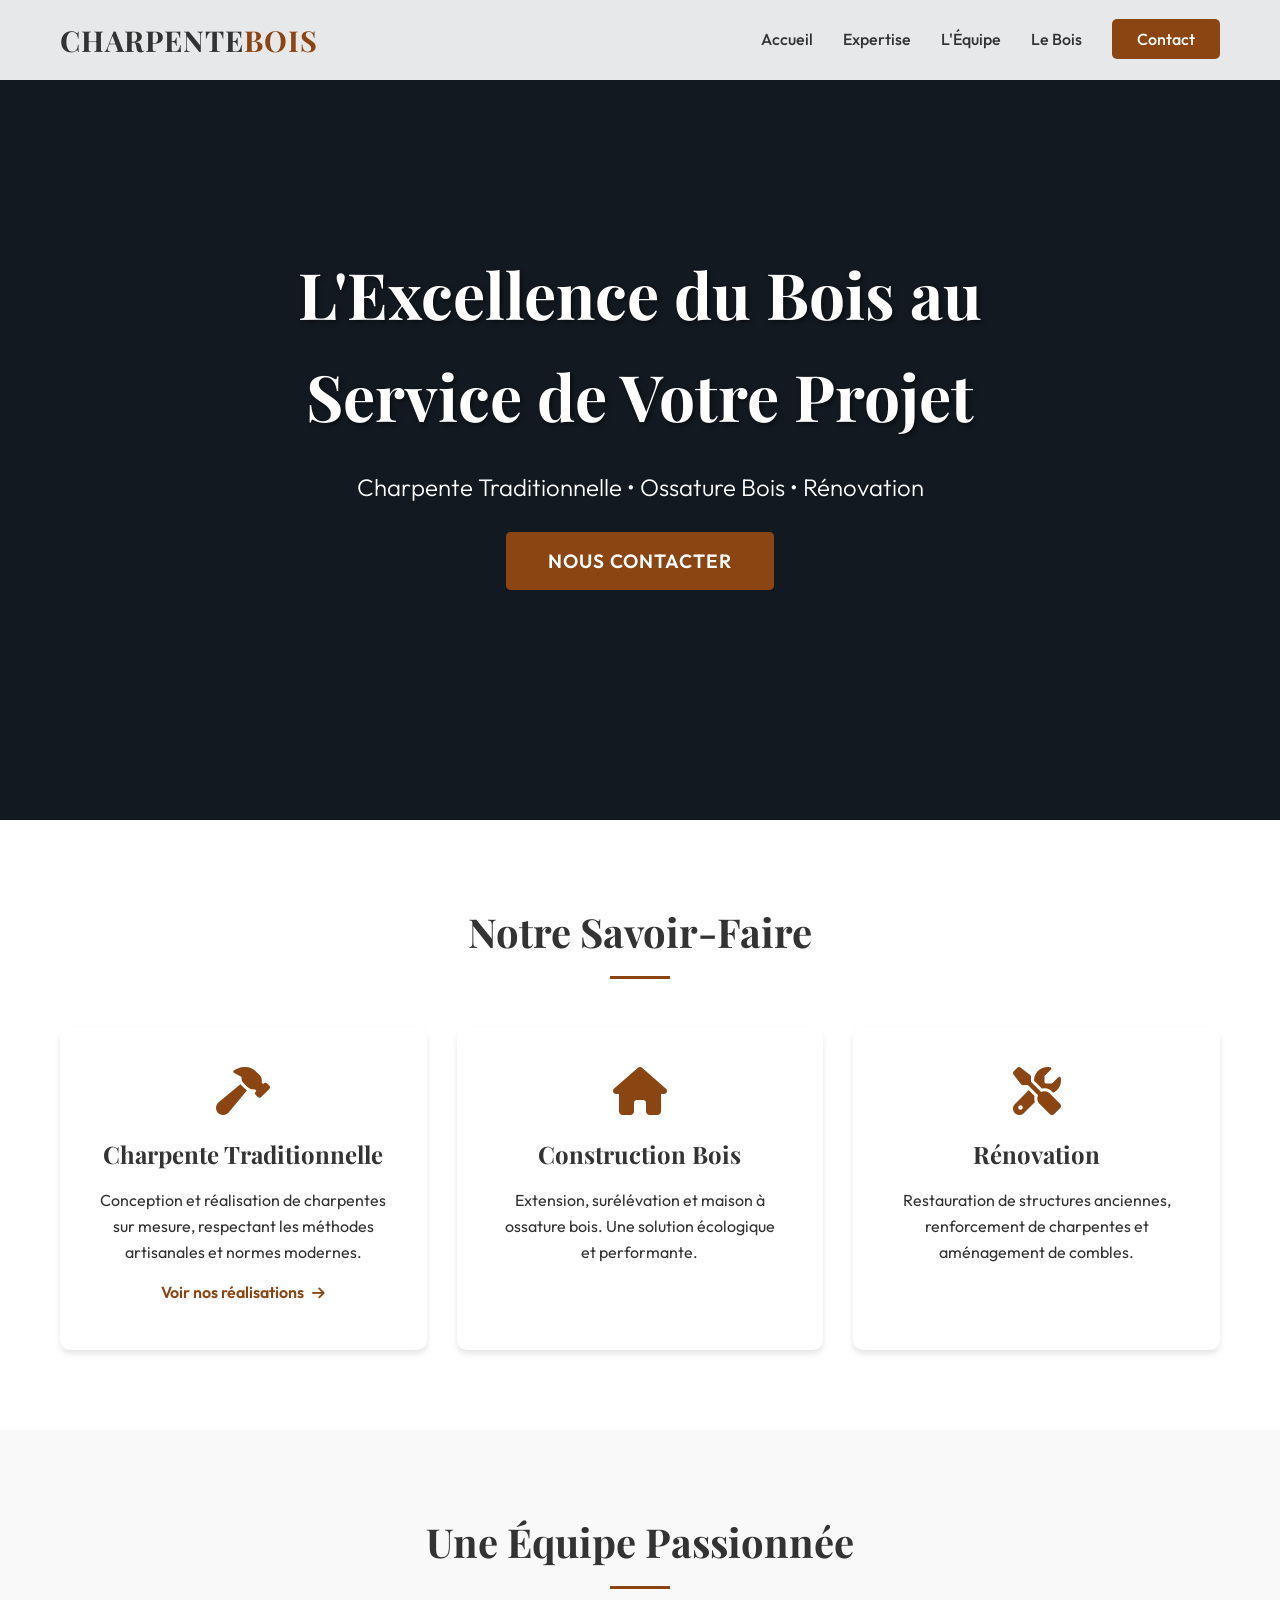
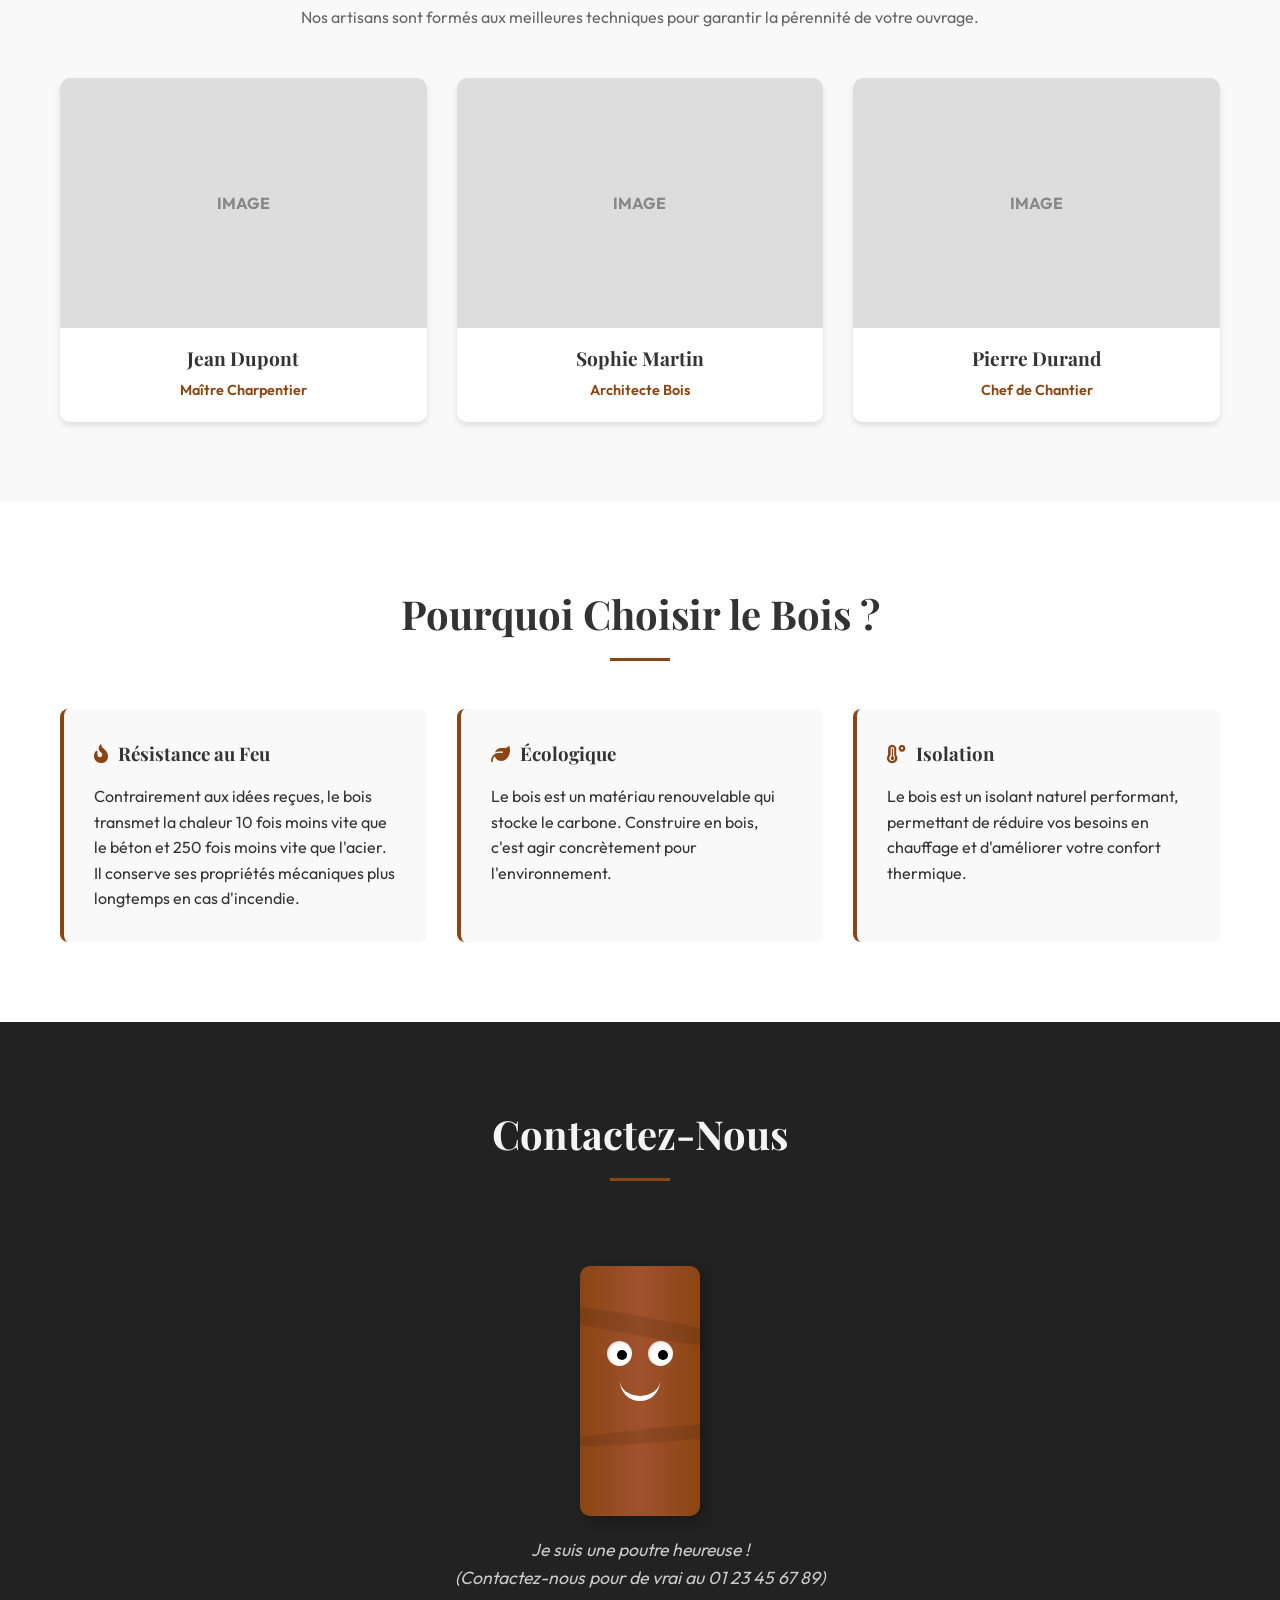
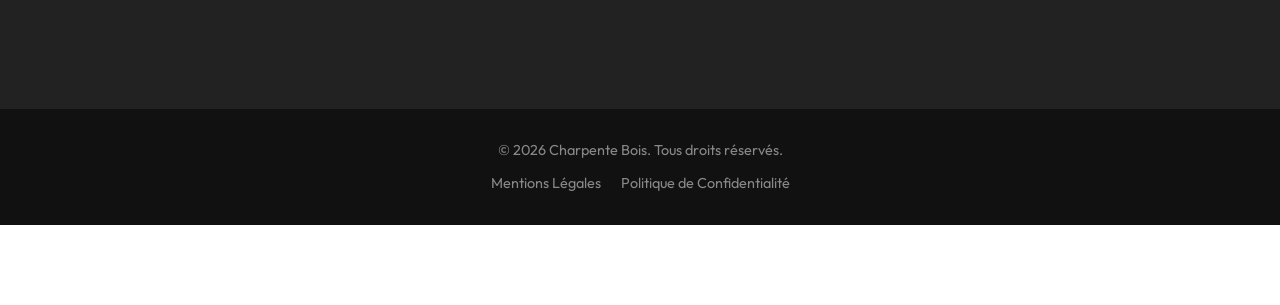
==== index.html @ e5ab0d85 "Initial commit - Site charpentier" ====
<!DOCTYPE html>
<html lang="fr">

<head>
    <meta charset="UTF-8">
    <meta name="viewport" content="width=device-width, initial-scale=1.0">
    <title>Artisan Charpentier | Construction Bois & Rénovation</title>
    <meta name="description"
        content="Expert en charpente et construction bois. Votre partenaire de confiance pour tous vos travaux de construction, rénovation et extension en bois.">
    <link rel="stylesheet" href="styles.css">
    <link rel="preconnect" href="https://fonts.googleapis.com">
    <link rel="preconnect" href="https://fonts.gstatic.com" crossorigin>
    <link
        href="https://fonts.googleapis.com/css2?family=Outfit:wght@300;400;600;700&family=Playfair+Display:ital,wght@0,400;0,700;1,400&display=swap"
        rel="stylesheet">
    <!-- Font Awesome for Icons -->
    <link rel="stylesheet" href="https://cdnjs.cloudflare.com/ajax/libs/font-awesome/6.4.0/css/all.min.css">
</head>

<body>

    <!-- Navigation -->
    <nav class="navbar">
        <div class="container">
            <a href="#" class="logo">CHARPENTE<span class="accent">BOIS</span></a>
            <div class="menu-toggle" id="mobile-menu">
                <span class="bar"></span>
                <span class="bar"></span>
                <span class="bar"></span>
            </div>
            <ul class="nav-menu">
                <li><a href="#home" class="nav-link">Accueil</a></li>
                <li><a href="#expertise" class="nav-link">Expertise</a></li>
                <li><a href="#team" class="nav-link">L'Équipe</a></li>
                <li><a href="#wood-facts" class="nav-link">Le Bois</a></li>
                <li><a href="#contact" class="nav-link btn-contact">Contact</a></li>
            </ul>
        </div>
    </nav>

    <!-- Hero Section -->
    <header id="home" class="hero">
        <div class="hero-content">
            <h1 class="fade-in">L'Excellence du Bois au Service de Votre Projet</h1>
            <p class="fade-in-delay">Charpente Traditionnelle • Ossature Bois • Rénovation</p>
            <a href="#contact" class="cta-button fade-in-delay-2">Nous Contacter</a>
        </div>
        <div class="scroll-down">
            <i class="fas fa-chevron-down"></i>
        </div>
    </header>

    <!-- Expertise Section -->
    <section id="expertise" class="section">
        <div class="container">
            <h2 class="section-title">Notre Savoir-Faire</h2>
            <div class="services-grid">
                <div class="service-card">
                    <i class="fas fa-hammer icon"></i>
                    <h3>Charpente Traditionnelle</h3>
                    <p>Conception et réalisation de charpentes sur mesure, respectant les méthodes artisanales et normes
                        modernes.</p>
                    <a href="charpente-traditionnelle.html" class="service-link">Voir nos réalisations <i
                            class="fas fa-arrow-right"></i></a>
                </div>
                <div class="service-card">
                    <i class="fas fa-home icon"></i>
                    <h3>Construction Bois</h3>
                    <p>Extension, surélévation et maison à ossature bois. Une solution écologique et performante.</p>
                </div>
                <div class="service-card">
                    <i class="fas fa-tools icon"></i>
                    <h3>Rénovation</h3>
                    <p>Restauration de structures anciennes, renforcement de charpentes et aménagement de combles.</p>
                </div>
            </div>
        </div>
    </section>

    <!-- Team Section -->
    <section id="team" class="section bg-light">
        <div class="container">
            <h2 class="section-title">Une Équipe Passionnée</h2>
            <p class="section-subtitle">Nos artisans sont formés aux meilleures techniques pour garantir la pérennité de
                votre ouvrage.</p>
            <div class="team-grid">
                <!-- Placeholder for team members, keeping it simple as per plan -->
                <div class="team-member">
                    <div class="member-img-placeholder">IMAGE</div>
                    <h3>Jean Dupont</h3>
                    <p class="role">Maître Charpentier</p>
                </div>
                <div class="team-member">
                    <div class="member-img-placeholder">IMAGE</div>
                    <h3>Sophie Martin</h3>
                    <p class="role">Architecte Bois</p>
                </div>
                <div class="team-member">
                    <div class="member-img-placeholder">IMAGE</div>
                    <h3>Pierre Durand</h3>
                    <p class="role">Chef de Chantier</p>
                </div>
            </div>
        </div>
    </section>

    <!-- Wood Facts Section (Educational) -->
    <section id="wood-facts" class="section">
        <div class="container">
            <div class="info-block">
                <h2 class="section-title">Pourquoi Choisir le Bois ?</h2>
                <div class="facts-content">
                    <div class="fact">
                        <h3><i class="fas fa-fire-alt"></i> Résistance au Feu</h3>
                        <p>Contrairement aux idées reçues, le bois transmet la chaleur 10 fois moins vite que le béton
                            et 250 fois moins vite que l'acier. Il conserve ses propriétés mécaniques plus longtemps en
                            cas d'incendie.</p>
                    </div>
                    <div class="fact">
                        <h3><i class="fas fa-leaf"></i> Écologique</h3>
                        <p>Le bois est un matériau renouvelable qui stocke le carbone. Construire en bois, c'est agir
                            concrètement pour l'environnement.</p>
                    </div>
                    <div class="fact">
                        <h3><i class="fas fa-temperature-high"></i> Isolation</h3>
                        <p>Le bois est un isolant naturel performant, permettant de réduire vos besoins en chauffage et
                            d'améliorer votre confort thermique.</p>
                    </div>
                </div>
            </div>
        </div>
    </section>

    <!-- Contact Section -->
    <section id="contact" class="section bg-dark">
        <div class="container" style="text-align: center; overflow: hidden;">
            <h2 class="section-title text-light">Contactez-Nous</h2>

            <!-- Animated Dancing Beam -->
            <div class="dancing-beam-container">
                <div class="beam-character" id="beam-character" style="cursor: pointer;">
                    <div class="beam-body">
                        <!-- Wood Grain details -->
                        <div class="grain g1"></div>
                        <div class="grain g2"></div>

                        <!-- Face -->
                        <div class="face">
                            <div class="eye left"></div>
                            <div class="eye right"></div>
                            <div class="mouth"></div>
                        </div>
                    </div>
                </div>
                <p class="beam-text">Je suis une poutre heureuse !<br>(Contactez-nous pour de vrai au 01 23 45 67 89)
                </p>
            </div>

        </div>
    </section>

    <!-- Footer -->
    <footer>
        <div class="container">
            <p>&copy; 2026 Charpente Bois. Tous droits réservés.</p>
            <div class="footer-links">
                <a href="#">Mentions Légales</a>
                <a href="#">Politique de Confidentialité</a>
            </div>
        </div>
    </footer>

    <!-- Contact Modal -->
    <div id="contact-modal" class="modal">
        <div class="modal-content">
            <span class="close-modal">&times;</span>
            <h2 class="modal-title">Merci Jacquie</h2>
            <form class="modal-form">
                <div class="form-group">
                    <label for="modal-name">Nom</label>
                    <input type="text" id="modal-name" placeholder="Votre nom" required>
                </div>
                <div class="form-group">
                    <label for="modal-email">Email</label>
                    <input type="email" id="modal-email" placeholder="votre@email.com" required>
                </div>
                <div class="form-group">
                    <label for="modal-message">Message</label>
                    <textarea id="modal-message" rows="5" placeholder="Votre message..." required></textarea>
                </div>
                <button type="submit" class="submit-btn">Envoyer</button>
            </form>
        </div>
        <!-- Fireworks container -->
        <div class="fireworks-container" id="fireworks"></div>
    </div>

    <script src="script.js"></script>
</body>

</html>
---- styles.css ----
/* Modern Reset & Variables */
:root {
    --primary-color: #8B4513;
    /* SaddleBrown - rich wood tone */
    --secondary-color: #DEB887;
    /* Burlywood - lighter wood tone */
    --accent-color: #CD853F;
    /* Peru - warm accent */
    --text-color: #333333;
    --light-text: #f4f4f4;
    --bg-light: #f9f9f9;
    --bg-dark: #222222;

    --font-heading: 'Playfair Display', serif;
    --font-body: 'Outfit', sans-serif;

    --transition: all 0.3s ease;
    --shadow: 0 4px 6px rgba(0, 0, 0, 0.1);
}

* {
    margin: 0;
    padding: 0;
    box-sizing: border-box;
}

html {
    scroll-behavior: smooth;
}

body {
    font-family: var(--font-body);
    color: var(--text-color);
    line-height: 1.6;
    overflow-x: hidden;
}

/* Typography */
h1,
h2,
h3,
.logo {
    font-family: var(--font-heading);
    font-weight: 700;
}

a {
    text-decoration: none;
    color: inherit;
    transition: var(--transition);
}

ul {
    list-style: none;
}

/* Utility Classes */
.container {
    max-width: 1200px;
    margin: 0 auto;
    padding: 0 20px;
}

.section {
    padding: 80px 0;
}

.section-title {
    text-align: center;
    font-size: 2.5rem;
    margin-bottom: 3rem;
    position: relative;
    padding-bottom: 15px;
}

.section-title::after {
    content: '';
    position: absolute;
    bottom: 0;
    left: 50%;
    transform: translateX(-50%);
    width: 60px;
    height: 3px;
    background-color: var(--primary-color);
}

.section-subtitle {
    text-align: center;
    max-width: 700px;
    margin: -2rem auto 3rem;
    color: #666;
}

.bg-light {
    background-color: var(--bg-light);
}

.bg-dark {
    background-color: var(--bg-dark);
    color: var(--light-text);
}

.text-light {
    color: var(--light-text);
}

/* Navbar */
.navbar {
    background: rgba(255, 255, 255, 0.95);
    height: 80px;
    display: flex;
    justify-content: center;
    align-items: center;
    position: fixed;
    width: 100%;
    top: 0;
    z-index: 1000;
    box-shadow: var(--shadow);
    backdrop-filter: blur(5px);
}

.navbar .container {
    display: flex;
    justify-content: space-between;
    align-items: center;
    width: 100%;
}

.logo {
    font-size: 1.8rem;
    color: var(--text-color);
    letter-spacing: 1px;
}

.logo .accent {
    color: var(--primary-color);
}

.nav-menu {
    display: flex;
    align-items: center;
    gap: 30px;
}

.nav-link {
    font-weight: 500;
    font-size: 1rem;
    color: var(--text-color);
    position: relative;
}

.nav-link::after {
    content: '';
    position: absolute;
    width: 0;
    height: 2px;
    bottom: -5px;
    left: 0;
    background-color: var(--primary-color);
    transition: var(--transition);
}

.nav-link:hover::after {
    width: 100%;
}

.btn-contact {
    background-color: var(--primary-color);
    color: white;
    padding: 10px 25px;
    border-radius: 5px;
    transition: var(--transition);
}

.btn-contact:hover {
    background-color: var(--accent-color);
    color: white;
}

.btn-contact::after {
    display: none;
}

/* Mobile Menu */
.menu-toggle {
    display: none;
    cursor: pointer;
}

.bar {
    display: block;
    width: 25px;
    height: 3px;
    background-color: var(--text-color);
    margin: 5px auto;
    transition: var(--transition);
}

/* Hero Section */
.hero {
    height: 100vh;
    background: linear-gradient(rgba(0, 0, 0, 0.6), rgba(0, 0, 0, 0.6)), url('assets/hero_carpenter_bg.png'), #2c3e50;
    /* Added fallback color */
    background-size: cover;
    background-position: center;
    display: flex;
    flex-direction: column;
    justify-content: center;
    align-items: center;
    text-align: center;
    color: white;
    padding: 0 20px;
    margin-top: -80px;
    /* Offset for fixed navbar */
    padding-top: 80px;
}

.hero h1 {
    font-size: 4rem;
    margin-bottom: 20px;
    text-shadow: 2px 2px 4px rgba(0, 0, 0, 0.5);
    max-width: 900px;
}

.hero p {
    font-size: 1.5rem;
    margin-bottom: 40px;
    font-weight: 300;
}

.cta-button {
    padding: 15px 40px;
    background-color: var(--primary-color);
    color: white;
    font-size: 1.2rem;
    font-weight: 600;
    border-radius: 5px;
    text-transform: uppercase;
    letter-spacing: 1px;
    transition: var(--transition);
    border: 2px solid var(--primary-color);
}

.cta-button:hover {
    background-color: transparent;
    border-color: white;
    color: white;
}

.scroll-down {
    position: absolute;
    bottom: 30px;
    font-size: 2rem;
    animation: bounce 2s infinite;
    cursor: pointer;
}

@keyframes bounce {

    0%,
    20%,
    50%,
    80%,
    100% {
        transform: translateY(0);
    }

    40% {
        transform: translateY(-10px);
    }

    60% {
        transform: translateY(-5px);
    }
}

/* Services / Expertise */
.services-grid {
    display: grid;
    grid-template-columns: repeat(auto-fit, minmax(300px, 1fr));
    gap: 30px;
}

.service-card {
    background: white;
    padding: 40px;
    border-radius: 10px;
    box-shadow: var(--shadow);
    text-align: center;
    transition: var(--transition);
    border-bottom: 4px solid transparent;
}

.service-card:hover {
    transform: translateY(-10px);
    border-bottom-color: var(--primary-color);
}

.service-card .icon {
    font-size: 3rem;
    color: var(--primary-color);
    margin-bottom: 20px;
}

.service-card h3 {
    font-size: 1.5rem;
    margin-bottom: 15px;
}

/* Team Component */
.team-grid {
    display: grid;
    grid-template-columns: repeat(auto-fit, minmax(250px, 1fr));
    gap: 30px;
}

.team-member {
    background: white;
    border-radius: 10px;
    overflow: hidden;
    box-shadow: var(--shadow);
    text-align: center;
    padding-bottom: 20px;
}

.member-img-placeholder {
    width: 100%;
    height: 250px;
    background-color: #ddd;
    display: flex;
    justify-content: center;
    align-items: center;
    color: #888;
    font-weight: bold;
    margin-bottom: 15px;
}

.team-member h3 {
    font-size: 1.2rem;
    margin-bottom: 5px;
}

.team-member .role {
    color: var(--primary-color);
    font-size: 0.9rem;
    font-weight: 600;
}

/* Wood Facts */
.facts-content {
    display: grid;
    grid-template-columns: repeat(auto-fit, minmax(300px, 1fr));
    gap: 30px;
    margin-top: 30px;
}

.fact {
    background: var(--bg-light);
    padding: 30px;
    border-radius: 8px;
    border-left: 4px solid var(--primary-color);
}

.fact h3 {
    display: flex;
    align-items: center;
    gap: 10px;
    margin-bottom: 15px;
    color: var(--text-color);
}

.fact i {
    color: var(--primary-color);
}

/* Contact Section */
.contact-wrapper {
    display: grid;
    grid-template-columns: 1fr 1fr;
    gap: 50px;
    margin-top: 40px;
}

.contact-info h3 {
    font-size: 1.8rem;
    margin-bottom: 20px;
    color: var(--secondary-color);
}

.contact-info p {
    margin-bottom: 15px;
    display: flex;
    align-items: center;
    gap: 15px;
    font-size: 1.1rem;
}

.contact-info i {
    color: var(--secondary-color);
}

.social-links {
    margin-top: 30px;
    display: flex;
    gap: 20px;
}

.social-links a {
    color: white;
    font-size: 1.5rem;
    transition: var(--transition);
}

.social-links a:hover {
    color: var(--secondary-color);
}

.contact-form {
    background: rgba(255, 255, 255, 0.05);
    padding: 30px;
    border-radius: 10px;
}

.form-group {
    margin-bottom: 20px;
}

.form-group input,
.form-group textarea {
    width: 100%;
    padding: 15px;
    background: rgba(255, 255, 255, 0.1);
    border: 1px solid rgba(255, 255, 255, 0.2);
    border-radius: 5px;
    color: white;
    font-family: var(--font-body);
}

.form-group input:focus,
.form-group textarea:focus {
    outline: none;
    border-color: var(--secondary-color);
}

.submit-btn {
    width: 100%;
    padding: 15px;
    background-color: var(--primary-color);
    color: white;
    border: none;
    border-radius: 5px;
    font-size: 1.1rem;
    cursor: pointer;
    transition: var(--transition);
}

.submit-btn:hover {
    background-color: var(--accent-color);
}

/* Footer */
footer {
    background-color: #111;
    color: #888;
    padding: 30px 0;
    text-align: center;
    font-size: 0.9rem;
}

.footer-links {
    margin-top: 10px;
    display: flex;
    justify-content: center;
    gap: 20px;
}

.footer-links a:hover {
    color: white;
}

/* Mobile Responsive */
@media (max-width: 768px) {
    .menu-toggle {
        display: block;
    }

    .nav-menu {
        position: fixed;
        left: -100%;
        top: 80px;
        gap: 0;
        flex-direction: column;
        background-color: white;
        width: 100%;
        text-align: center;
        transition: 0.3s;
        box-shadow: 0 4px 6px rgba(0, 0, 0, 0.1);
    }

    .nav-menu.active {
        left: 0;
    }

    .nav-item {
        margin: 16px 0;
    }

    .nav-link {
        display: block;
        padding: 15px 0;
    }

    .nav-link:hover::after {
        width: 0;
    }

    .menu-toggle.active .bar:nth-child(2) {
        opacity: 0;
    }

    .menu-toggle.active .bar:nth-child(1) {
        transform: translateY(8px) rotate(45deg);
    }

    .menu-toggle.active .bar:nth-child(3) {
        transform: translateY(-8px) rotate(-45deg);
    }

    .hero h1 {
        font-size: 2.5rem;
    }

    .contact-wrapper {
        grid-template-columns: 1fr;
    }
}

/* Animation Classes */
.fade-in {
    opacity: 0;
    animation: fadeIn 1s forwards;
}

.fade-in-delay {
    opacity: 0;
    animation: fadeIn 1s 0.5s forwards;
}

.fade-in-delay-2 {
    opacity: 0;
    animation: fadeIn 1s 1s forwards;
}

@keyframes fadeIn {
    to {
        opacity: 1;
    }
}

/* Service Link */
.service-link {
    display: inline-block;
    margin-top: 15px;
    color: var(--primary-color);
    font-weight: 600;
    transition: var(--transition);
}

.service-link:hover {
    color: var(--accent-color);
    transform: translateX(5px);
}

.service-link i {
    margin-left: 5px;
    font-size: 0.9rem;
}

/* Portfolio Page Styles */
.page-header {
    background: linear-gradient(135deg, var(--primary-color), var(--accent-color));
    padding: 120px 0 60px;
    margin-top: 80px;
    color: white;
    text-align: center;
}

.page-header h1 {
    font-size: 3rem;
    margin-bottom: 15px;
}

.breadcrumb {
    font-size: 1rem;
    opacity: 0.9;
}

.breadcrumb a {
    color: white;
    text-decoration: underline;
}

.breadcrumb a:hover {
    opacity: 0.8;
}

.intro-text {
    text-align: center;
    max-width: 800px;
    margin: 0 auto 50px;
}

.intro-text h2 {
    font-size: 2.5rem;
    margin-bottom: 20px;
}

.intro-text p {
    font-size: 1.1rem;
    color: #666;
    line-height: 1.8;
}

.portfolio-grid {
    display: grid;
    grid-template-columns: repeat(auto-fit, minmax(500px, 1fr));
    gap: 40px;
    margin-bottom: 60px;
}

.project-card {
    background: white;
    border-radius: 10px;
    overflow: hidden;
    box-shadow: var(--shadow);
    transition: var(--transition);
}

.project-card:hover {
    transform: translateY(-5px);
    box-shadow: 0 8px 16px rgba(0, 0, 0, 0.15);
}

.project-image {
    width: 100%;
    height: 300px;
    background: #ddd;
    overflow: hidden;
    display: flex;
    align-items: center;
    justify-content: center;
    color: #888;
    font-weight: bold;
    font-size: 1.2rem;
}

.project-image img {
    width: 100%;
    height: 100%;
    object-fit: cover;
    transition: var(--transition);
}

.image-placeholder {
    width: 100%;
    height: 100%;
    display: flex;
    align-items: center;
    justify-content: center;
    background: linear-gradient(135deg, #f5f5f5, #e0e0e0);
    color: #888;
    font-size: 1.2rem;
    font-weight: 600;
}


.project-card:hover .project-image img {
    transform: scale(1.05);
}

.project-info {
    padding: 30px;
}

.project-info h3 {
    font-size: 1.5rem;
    margin-bottom: 10px;
    color: var(--text-color);
}

.project-type {
    color: var(--primary-color);
    font-weight: 600;
    margin-bottom: 15px;
    display: flex;
    align-items: center;
    gap: 8px;
}

.project-description {
    color: #666;
    margin-bottom: 20px;
    line-height: 1.6;
}

.project-details {
    list-style: none;
    padding: 0;
}

.project-details li {
    padding: 8px 0;
    border-bottom: 1px solid #eee;
    color: #555;
}

.project-details li:last-child {
    border-bottom: none;
}

.project-details strong {
    color: var(--text-color);
    font-weight: 600;
}

.cta-section {
    background: linear-gradient(135deg, var(--primary-color), var(--accent-color));
    padding: 60px;
    border-radius: 15px;
    text-align: center;
    color: white;
}

.cta-section h3 {
    font-size: 2rem;
    margin-bottom: 15px;
}

.cta-section p {
    font-size: 1.2rem;
    margin-bottom: 30px;
    opacity: 0.95;
}

/* Responsive Portfolio */
@media (max-width: 768px) {
    .portfolio-grid {
        grid-template-columns: 1fr;
    }

    .page-header h1 {
        font-size: 2rem;
    }

    .cta-section {
        padding: 40px 20px;
    }
}

/* Animated Dancing Beam Character */
.dancing-beam-container {
    height: 400px;
    display: flex;
    flex-direction: column;
    justify-content: center;
    align-items: center;
    position: relative;
}

.beam-character {
    width: 120px;
    height: 250px;
    position: relative;
    animation: dance 2s infinite ease-in-out;
    transform-origin: bottom center;
}

.beam-body {
    width: 100%;
    height: 100%;
    background: linear-gradient(90deg, #8B4513, #A0522D, #8B4513);
    border-radius: 10px;
    position: relative;
    box-shadow: 5px 5px 15px rgba(0, 0, 0, 0.3);
    overflow: hidden;
}

/* Wood Grain Effect */
.grain {
    position: absolute;
    background: rgba(0, 0, 0, 0.1);
    border-radius: 50%;
}

.grain.g1 {
    width: 200%;
    height: 20px;
    top: 20%;
    left: -50%;
    transform: rotate(10deg);
}

.grain.g2 {
    width: 200%;
    height: 15px;
    bottom: 30%;
    left: -20%;
    transform: rotate(-5deg);
}

/* Face */
.face {
    position: absolute;
    top: 30%;
    left: 50%;
    transform: translateX(-50%);
    width: 80%;
    display: flex;
    flex-direction: column;
    align-items: center;
}

.eye {
    width: 25px;
    height: 25px;
    background: white;
    border-radius: 50%;
    position: absolute;
    top: 0;
    box-shadow: inset 1px 1px 3px rgba(0, 0, 0, 0.2);
}

.eye::after {
    content: '';
    position: absolute;
    width: 10px;
    height: 10px;
    background: black;
    border-radius: 50%;
    top: 50%;
    left: 50%;
    transform: translate(-30%, -30%);
}

.eye.left {
    left: 15px;
}

.eye.right {
    right: 15px;
}

.mouth {
    width: 40px;
    height: 20px;
    border-bottom: 5px solid white;
    border-radius: 0 0 20px 20px;
    margin-top: 40px;
    animation: mouth-move 1s infinite alternate;
}

.beam-text {
    margin-top: 20px;
    color: var(--light-text);
    font-size: 1.1rem;
    font-style: italic;
    opacity: 0.8;
}

/* Animations */
@keyframes dance {

    0%,
    100% {
        transform: rotate(-5deg) translateY(0);
    }

    50% {
        transform: rotate(5deg) translateY(-10px);
    }

    25% {
        transform: rotate(-10deg) translateY(-5px) scaleY(1.05);
    }

    75% {
        transform: rotate(10deg) translateY(-5px) scaleY(0.95);
    }
}

@keyframes mouth-move {
    0% {
        height: 20px;
        border-bottom-width: 5px;
    }

    100% {
        height: 25px;
        border-bottom-width: 8px;
    }
}

/* Modal Styles */
.modal {
    display: none;
    position: fixed;
    z-index: 10000;
    left: 0;
    top: 0;
    width: 100%;
    height: 100%;
    overflow: auto;
    background-color: rgba(0, 0, 0, 0.8);
    animation: fadeIn 0.3s;
}

.modal.show {
    display: flex;
    justify-content: center;
    align-items: center;
}

.modal-content {
    background: white;
    margin: auto;
    padding: 40px;
    border-radius: 15px;
    width: 90%;
    max-width: 500px;
    position: relative;
    z-index: 10001;
    animation: slideIn 0.5s;
    box-shadow: 0 15px 40px rgba(0, 0, 0, 0.3);
}

@keyframes slideIn {
    from {
        transform: translateY(-100px);
        opacity: 0;
    }

    to {
        transform: translateY(0);
        opacity: 1;
    }
}

.close-modal {
    color: #aaa;
    float: right;
    font-size: 32px;
    font-weight: bold;
    line-height: 20px;
    cursor: pointer;
    transition: var(--transition);
}

.close-modal:hover,
.close-modal:focus {
    color: var(--primary-color);
}

.modal-title {
    font-size: 2.5rem;
    text-align: center;
    margin-bottom: 30px;
    color: var(--primary-color);
    font-family: var(--font-heading);
}

.modal-form .form-group {
    margin-bottom: 20px;
}

.modal-form label {
    display: block;
    margin-bottom: 8px;
    color: var(--text-color);
    font-weight: 600;
}

.modal-form input,
.modal-form textarea {
    width: 100%;
    padding: 12px;
    border: 2px solid #ddd;
    border-radius: 5px;
    font-family: var(--font-body);
    font-size: 1rem;
    transition: var(--transition);
}

.modal-form input:focus,
.modal-form textarea:focus {
    outline: none;
    border-color: var(--primary-color);
}

.modal-form .submit-btn {
    width: 100%;
    padding: 15px;
    background-color: var(--primary-color);
    color: white;
    border: none;
    border-radius: 5px;
    font-size: 1.1rem;
    cursor: pointer;
    transition: var(--transition);
    font-weight: 600;
}

.modal-form .submit-btn:hover {
    background-color: var(--accent-color);
}

/* Fireworks Animation */
.fireworks-container {
    position: fixed;
    top: 0;
    left: 0;
    width: 100%;
    height: 100%;
    pointer-events: none;
    z-index: 10000;
}

.firework {
    position: absolute;
    width: 5px;
    height: 5px;
    border-radius: 50%;
    animation: explode 1s ease-out forwards;
}

@keyframes explode {
    0% {
        opacity: 1;
        transform: translate(0, 0) scale(1);
    }

    100% {
        opacity: 0;
        transform: translate(var(--x), var(--y)) scale(0);
    }
}

/* Beam hover effect */
.beam-character:hover {
    transform: scale(1.05);
}
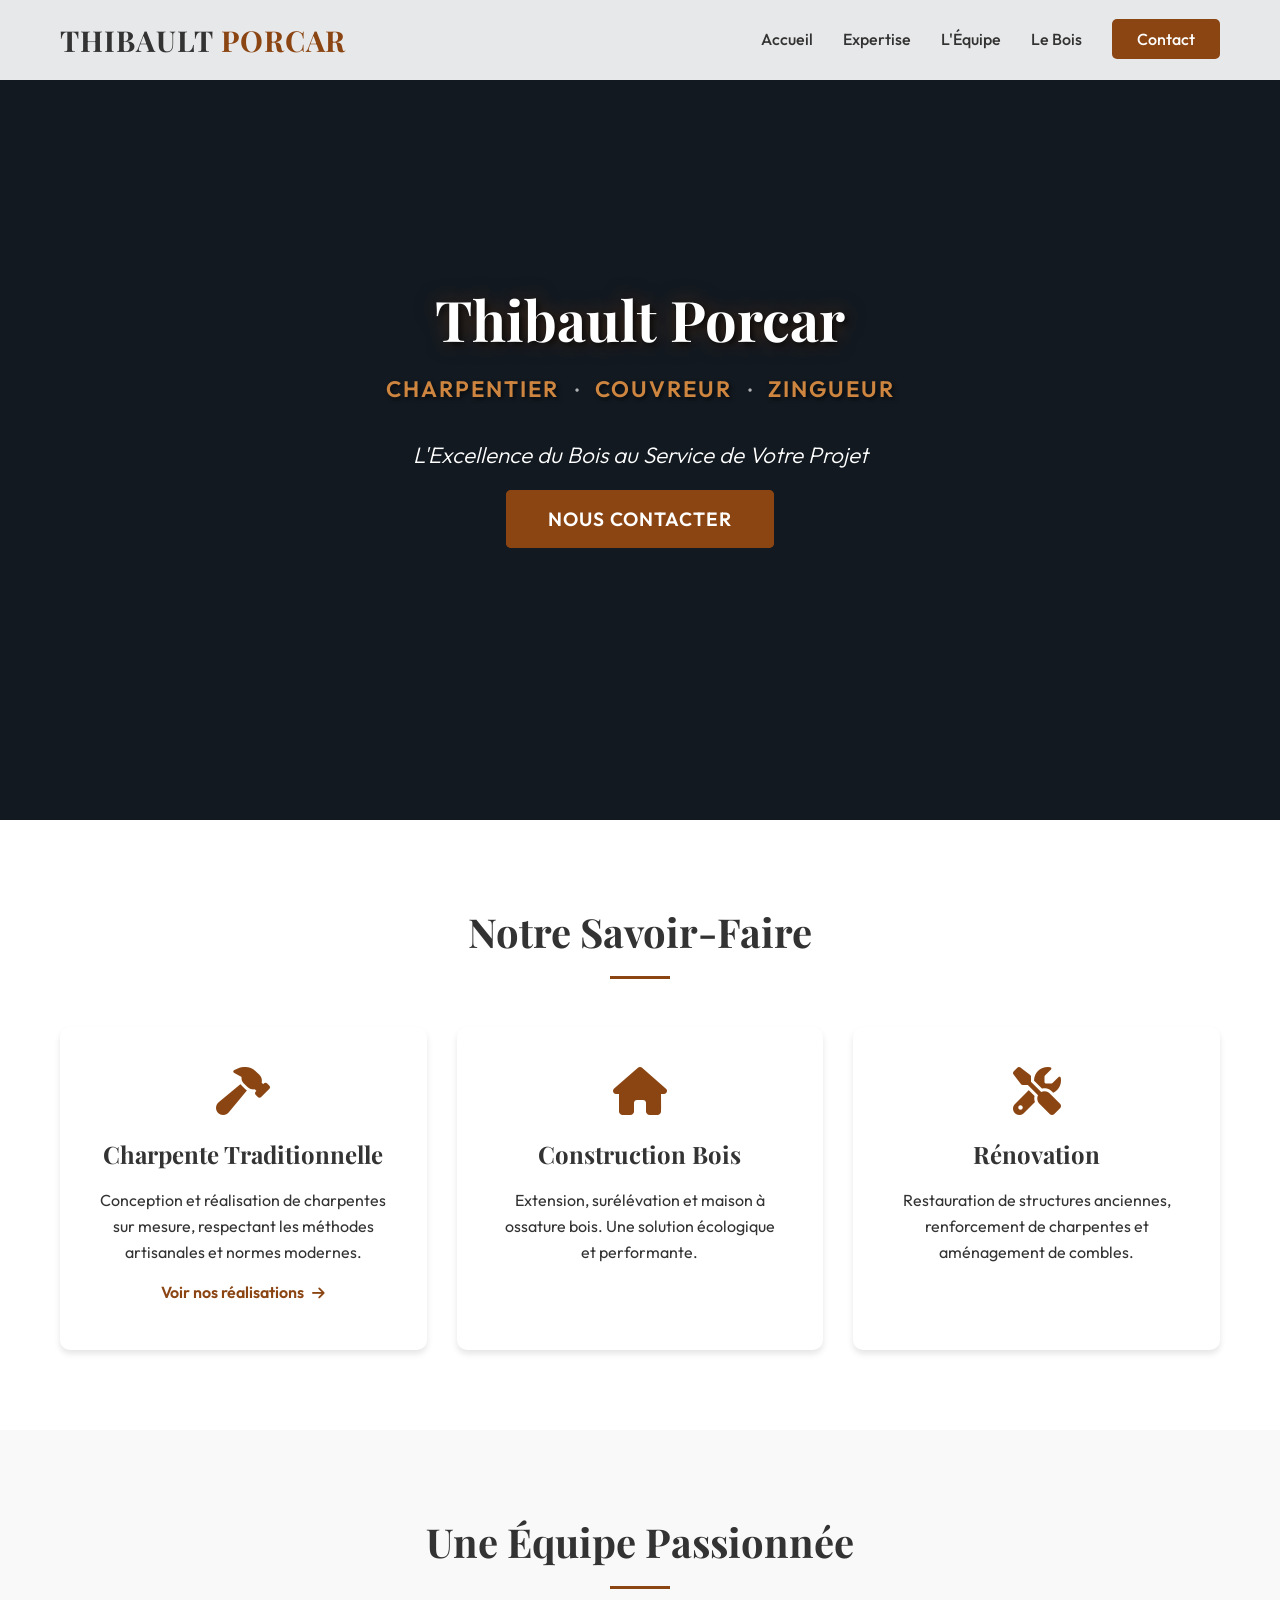
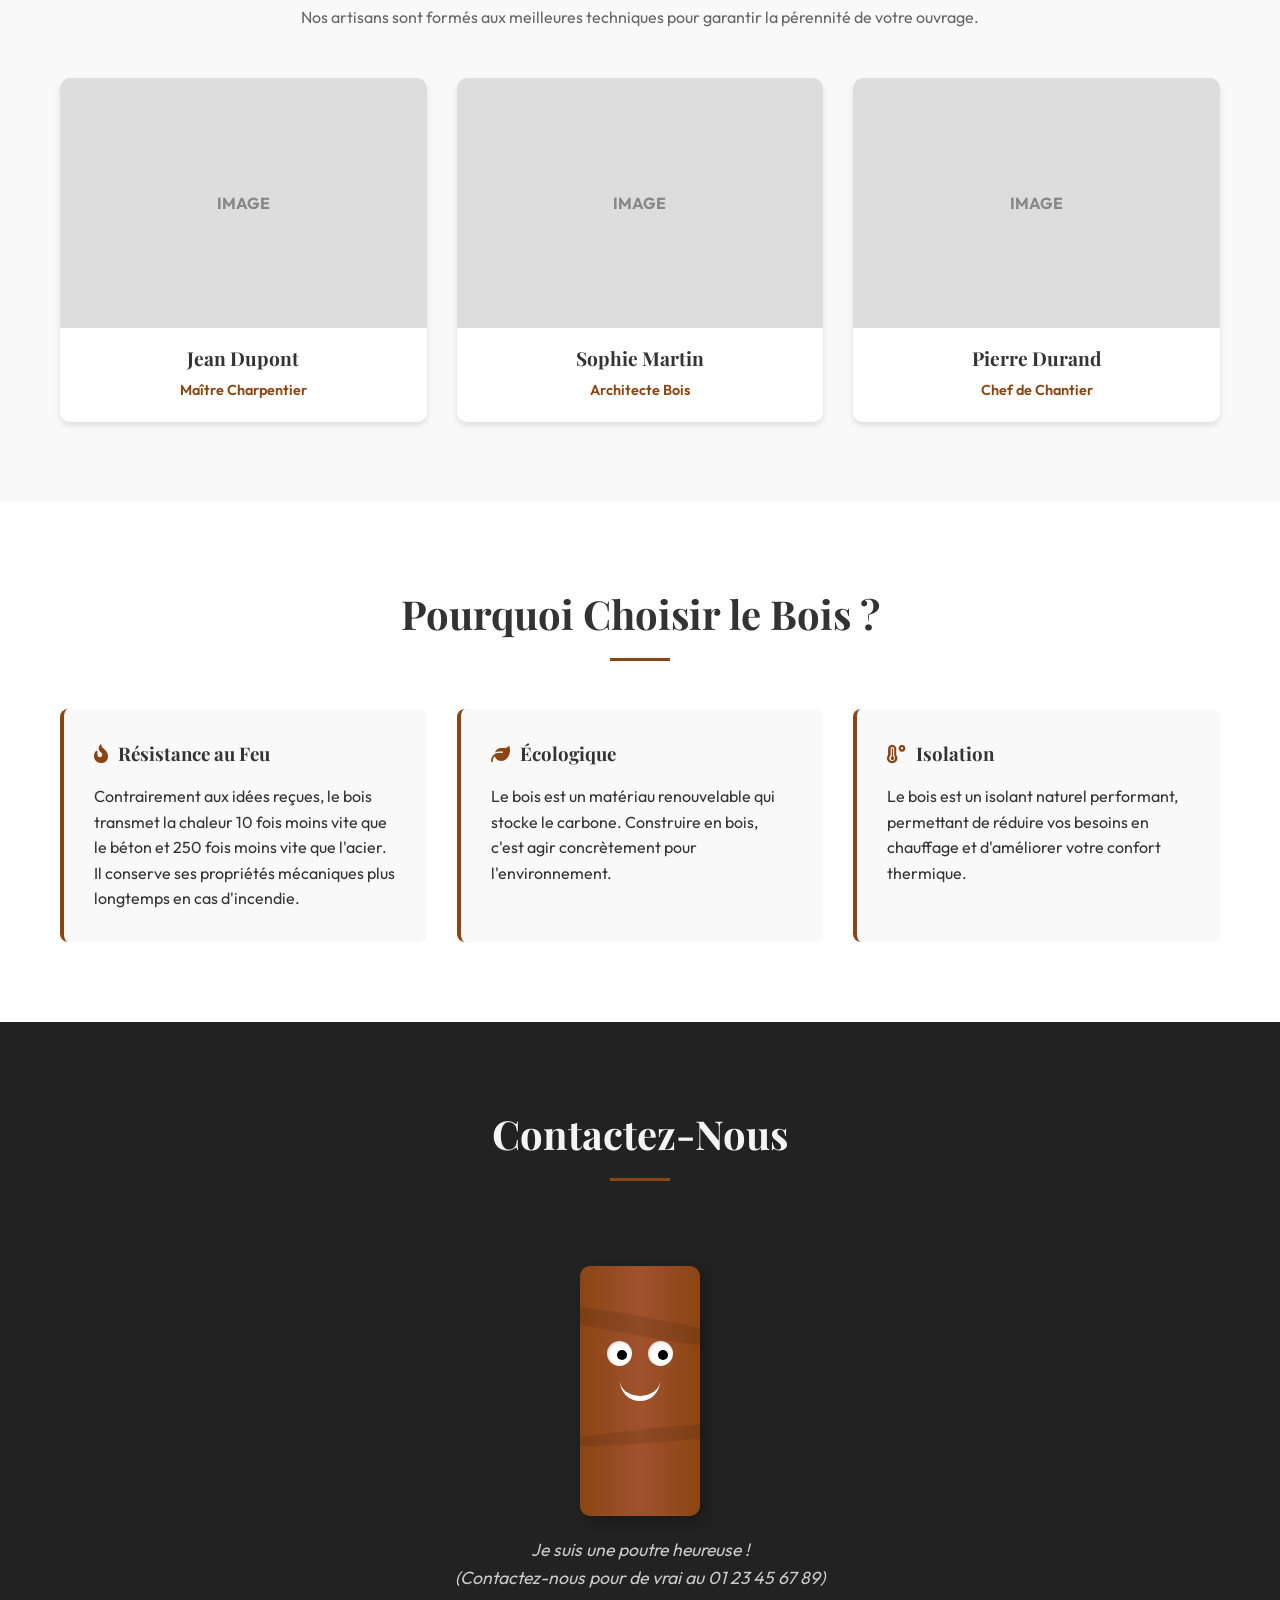
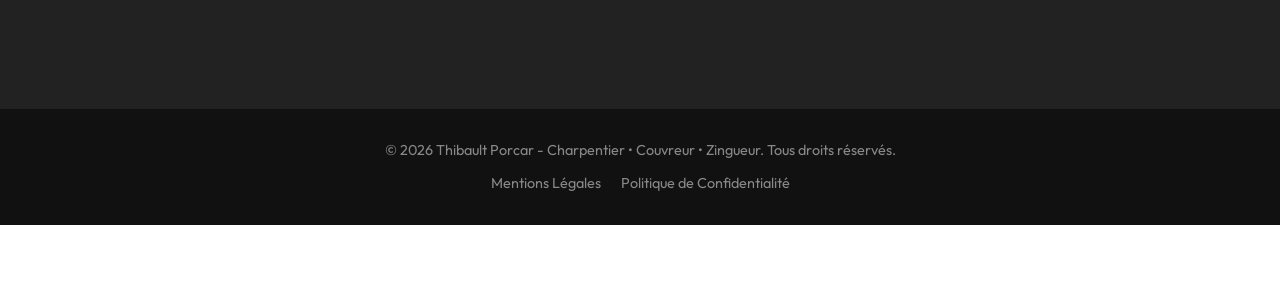
==== commit cabfe529: "Update company name to Thibault Porcar with specialties styling" ====
--- a/index.html
+++ b/index.html
@@ -22,7 +22,7 @@
     <!-- Navigation -->
     <nav class="navbar">
         <div class="container">
-            <a href="#" class="logo">CHARPENTE<span class="accent">BOIS</span></a>
+            <a href="#" class="logo">THIBAULT <span class="accent">PORCAR</span></a>
             <div class="menu-toggle" id="mobile-menu">
                 <span class="bar"></span>
                 <span class="bar"></span>
@@ -41,8 +41,15 @@
     <!-- Hero Section -->
     <header id="home" class="hero">
         <div class="hero-content">
-            <h1 class="fade-in">L'Excellence du Bois au Service de Votre Projet</h1>
-            <p class="fade-in-delay">Charpente Traditionnelle • Ossature Bois • Rénovation</p>
+            <h1 class="fade-in">Thibault Porcar</h1>
+            <p class="fade-in-delay hero-specialties">
+                <span class="specialty">Charpentier</span>
+                <span class="separator">•</span>
+                <span class="specialty">Couvreur</span>
+                <span class="separator">•</span>
+                <span class="specialty">Zingueur</span>
+            </p>
+            <p class="hero-tagline fade-in-delay-2">L'Excellence du Bois au Service de Votre Projet</p>
             <a href="#contact" class="cta-button fade-in-delay-2">Nous Contacter</a>
         </div>
         <div class="scroll-down">
@@ -162,7 +169,7 @@
     <!-- Footer -->
     <footer>
         <div class="container">
-            <p>&copy; 2026 Charpente Bois. Tous droits réservés.</p>
+            <p>&copy; 2026 Thibault Porcar - Charpentier • Couvreur • Zingueur. Tous droits réservés.</p>
             <div class="footer-links">
                 <a href="#">Mentions Légales</a>
                 <a href="#">Politique de Confidentialité</a>
--- a/styles.css
+++ b/styles.css
@@ -216,15 +216,51 @@
 }
 
 .hero h1 {
-    font-size: 4rem;
+    font-size: 3.5rem;
+    font-weight: 700;
     margin-bottom: 20px;
-    text-shadow: 2px 2px 4px rgba(0, 0, 0, 0.5);
-    max-width: 900px;
+    line-height: 1.2;
+    text-shadow:
+        3px 3px 6px rgba(0, 0, 0, 0.7),
+        0 0 20px rgba(139, 69, 19, 0.5);
 }
 
 .hero p {
-    font-size: 1.5rem;
-    margin-bottom: 40px;
+    font-size: 1.4rem;
+    margin-bottom: 30px;
+    font-weight: 300;
+}
+
+/* Hero Specialties Styling */
+.hero-specialties {
+    display: flex;
+    align-items: center;
+    justify-content: center;
+    gap: 15px;
+    flex-wrap: wrap;
+    font-size: 1.6rem;
+    font-weight: 400;
+    margin-bottom: 15px;
+}
+
+.hero-specialties .specialty {
+    color: var(--accent-color);
+    font-weight: 600;
+    text-transform: uppercase;
+    letter-spacing: 2px;
+    text-shadow: 2px 2px 4px rgba(0, 0, 0, 0.6);
+}
+
+.hero-specialties .separator {
+    color: var(--light-text);
+    font-size: 1.2rem;
+    opacity: 0.7;
+}
+
+.hero-tagline {
+    font-size: 1.2rem;
+    font-style: italic;
+    opacity: 0.9;
     font-weight: 300;
 }
 
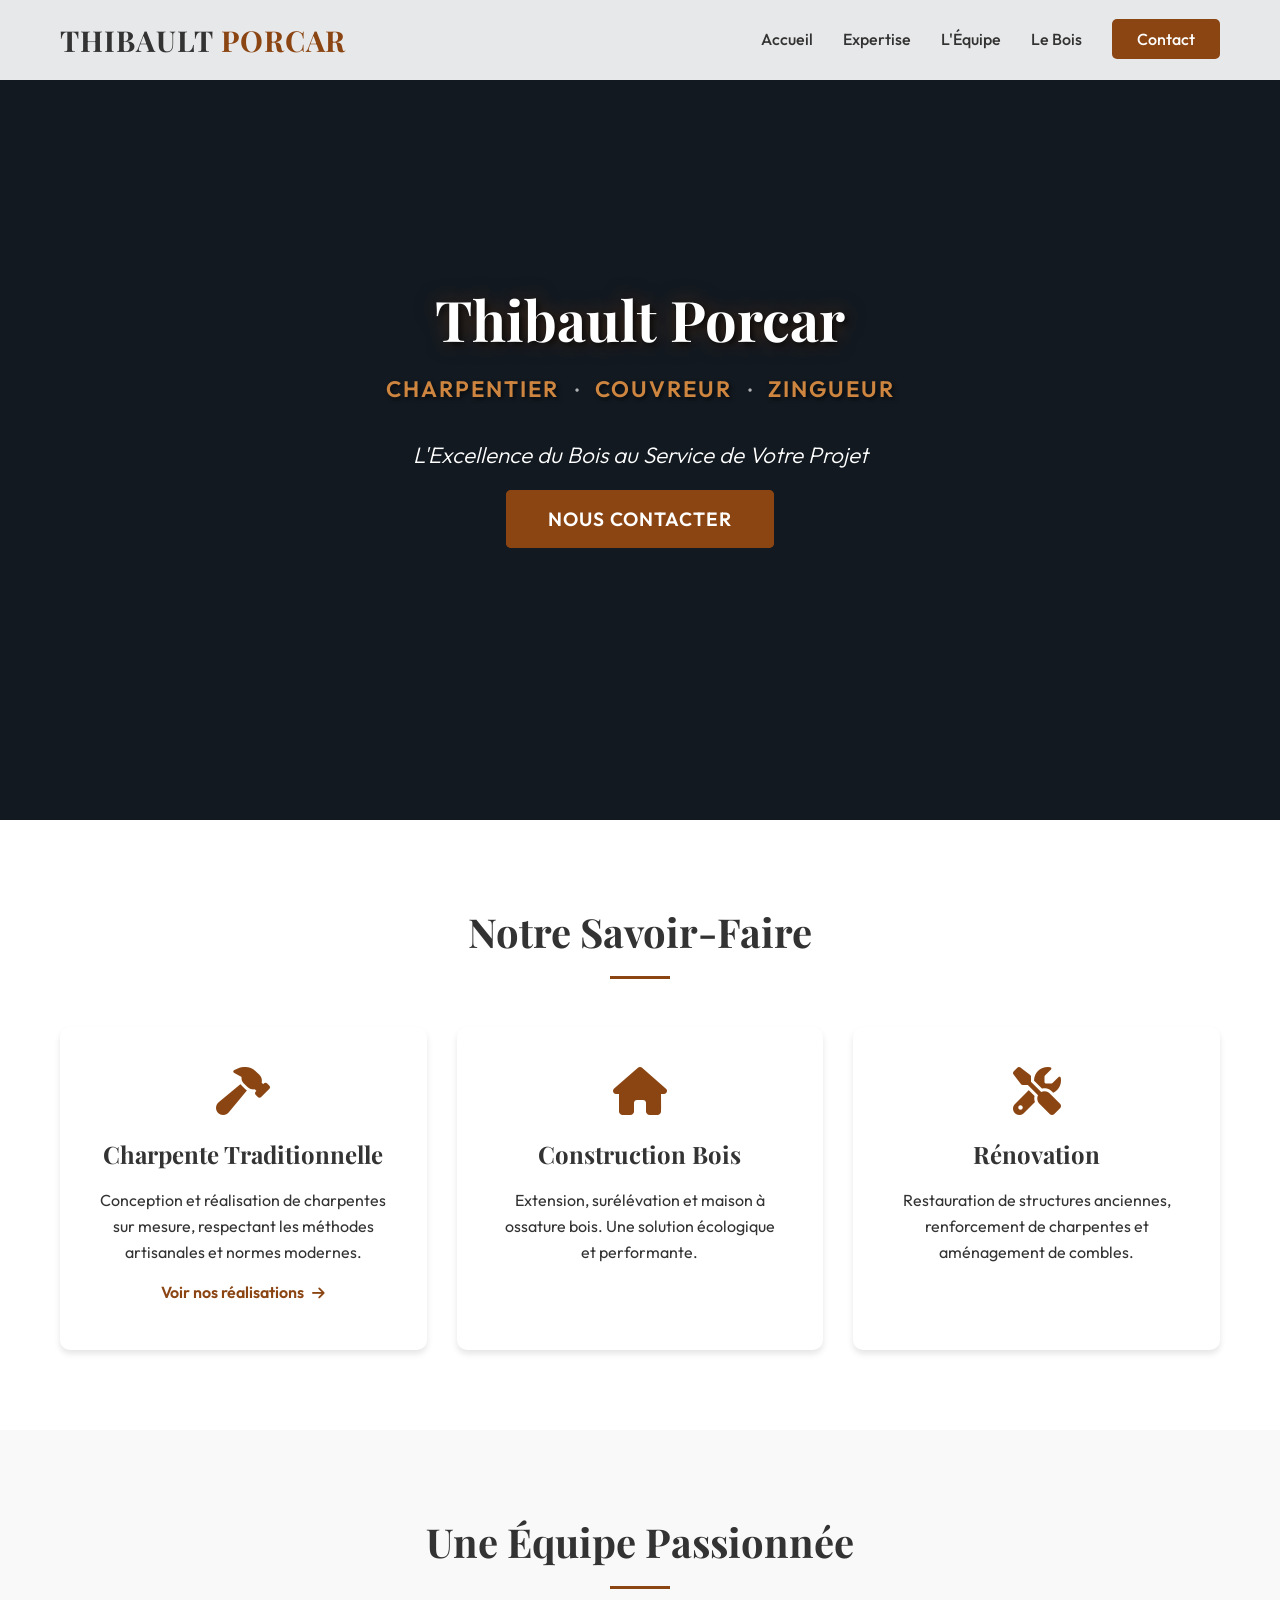
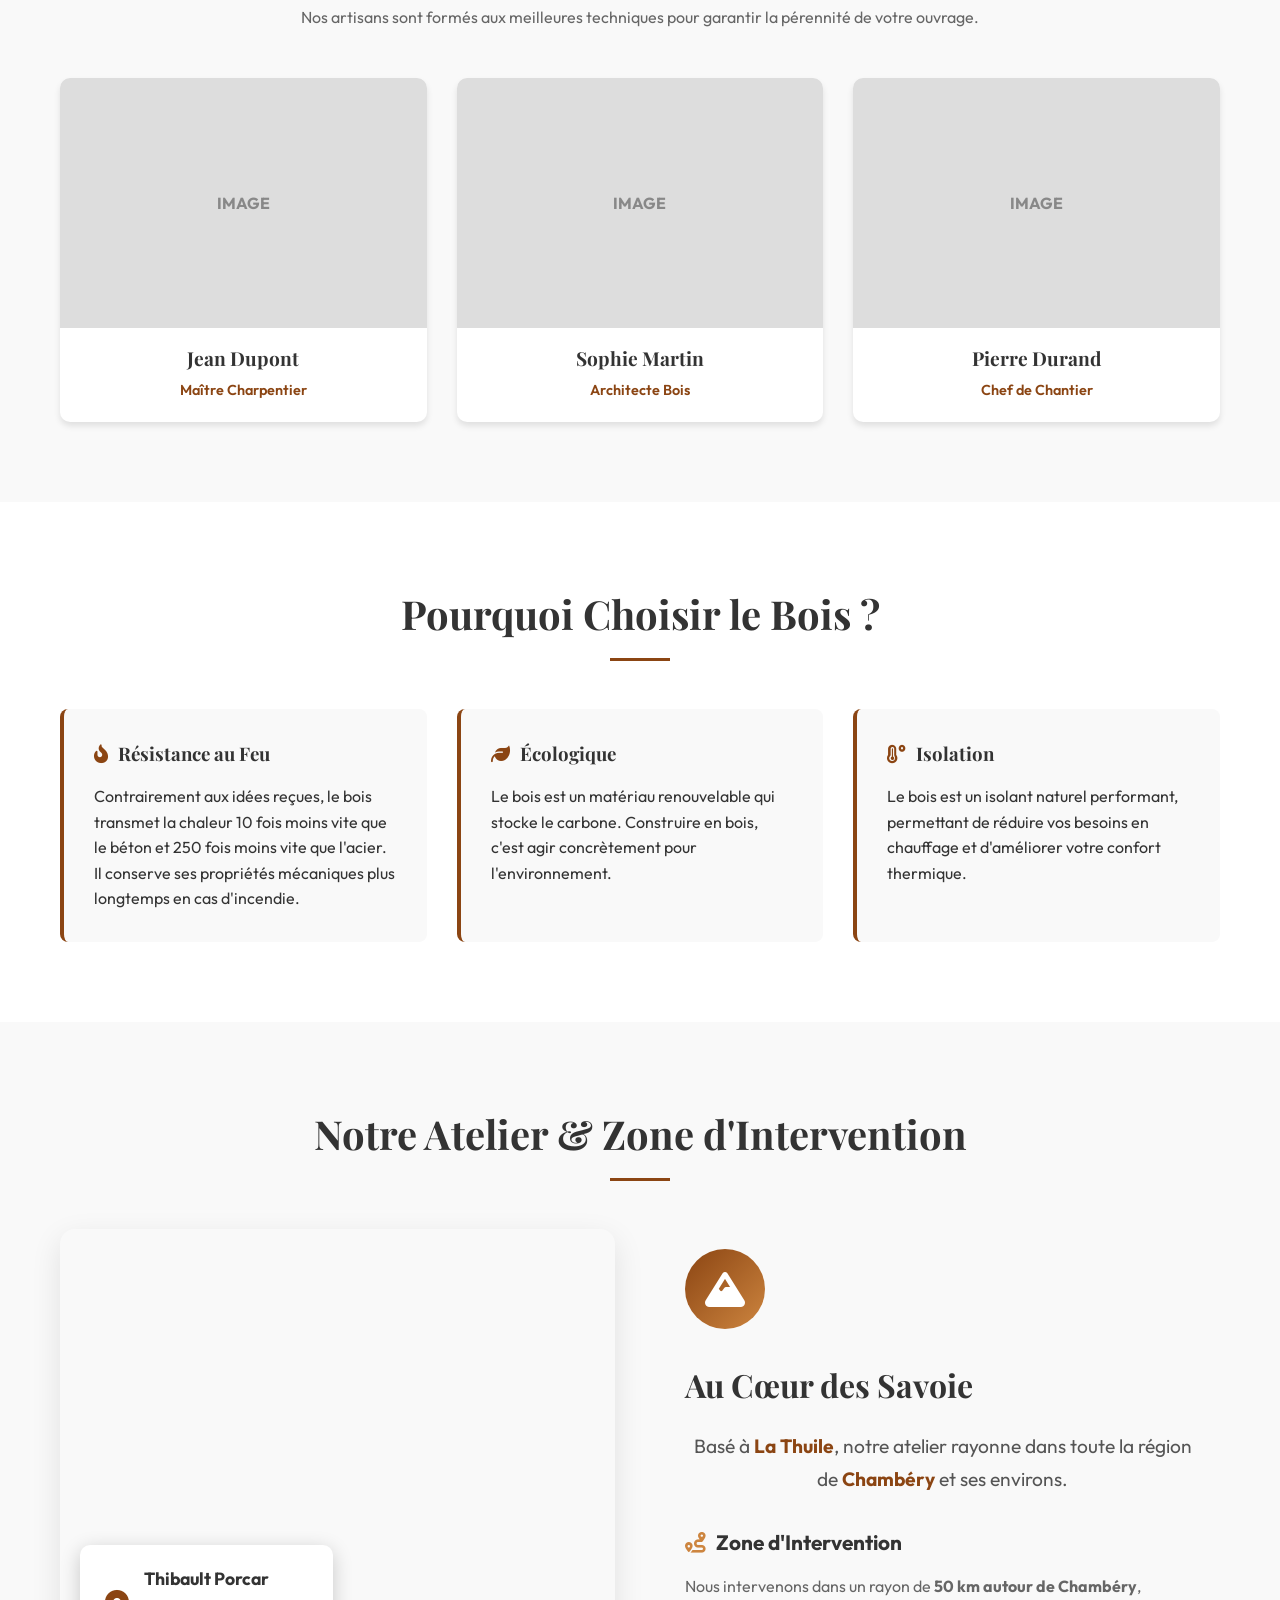
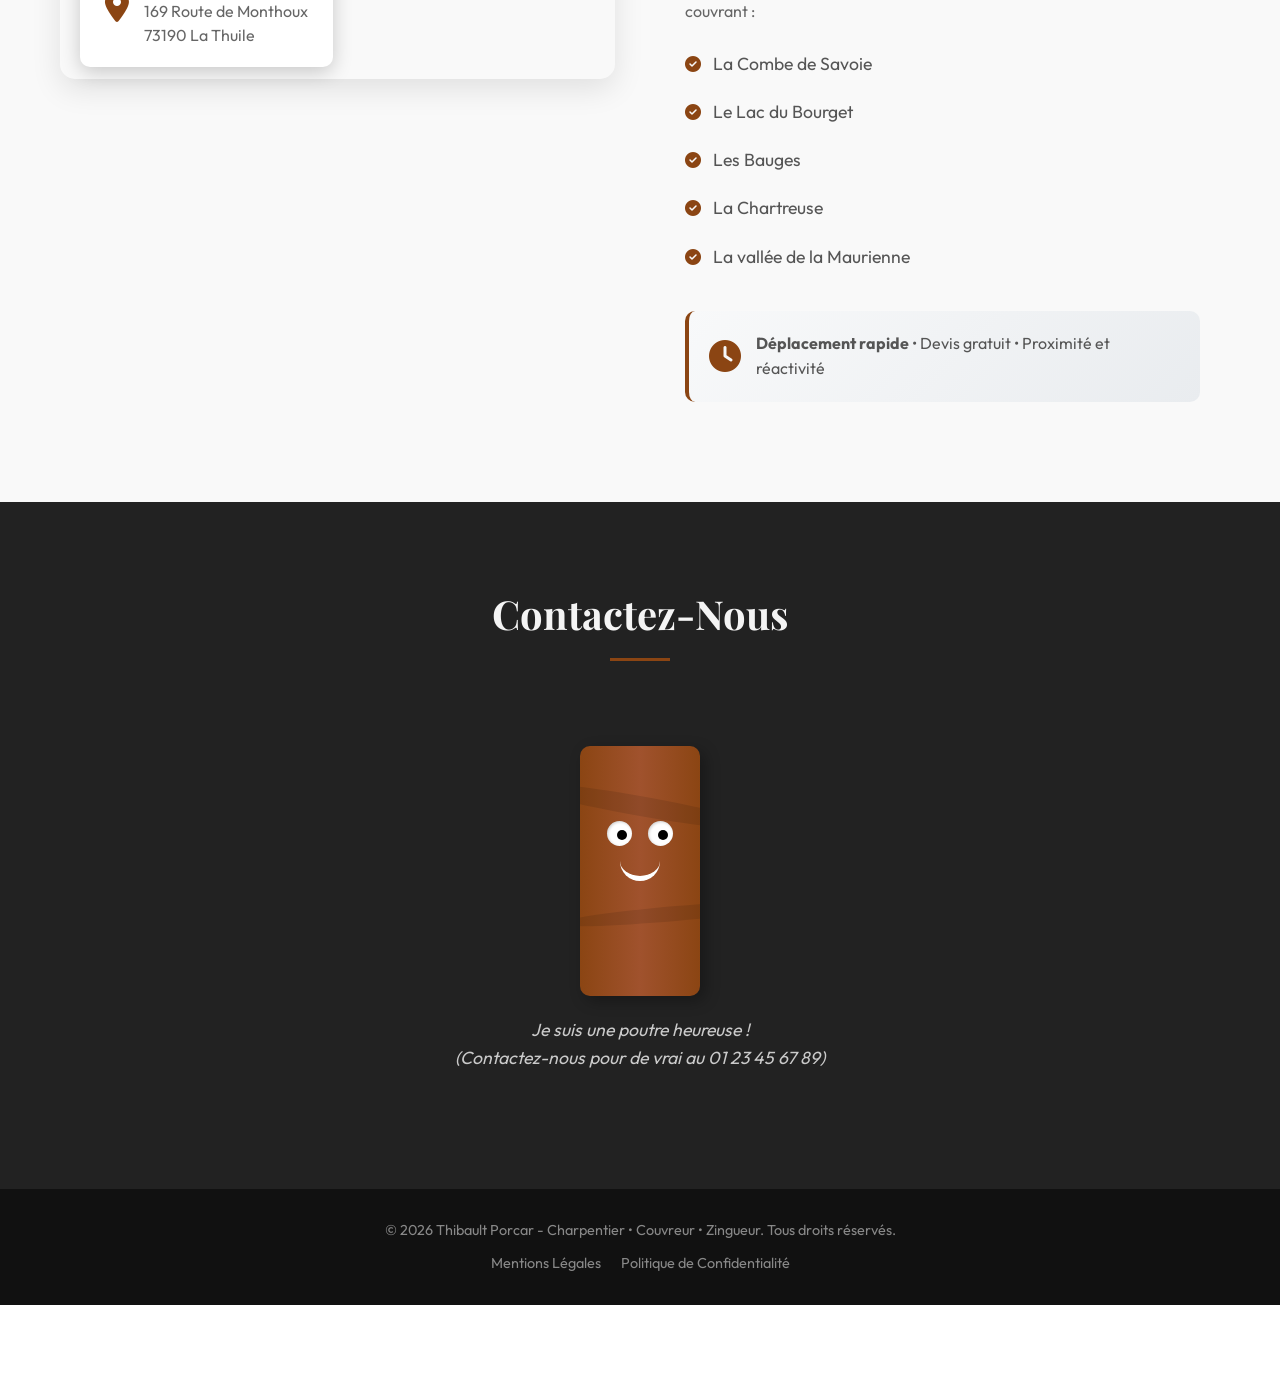
==== commit 59b39cf1: "Add location section with Google Maps and service area details" ====
--- a/index.html
+++ b/index.html
@@ -138,6 +138,60 @@
         </div>
     </section>
 
+    <!-- Location & Service Area Section -->
+    <section id="location" class="section bg-light">
+        <div class="container">
+            <h2 class="section-title">Notre Atelier & Zone d'Intervention</h2>
+            <div class="location-grid">
+                <!-- Map Column -->
+                <div class="map-container">
+                    <iframe
+                        src="https://www.google.com/maps/embed?pb=!1m18!1m12!1m3!1d2774.8!2d5.9!3d45.65!2m3!1f0!2f0!3f0!3m2!1i1024!2i768!4f13.1!3m3!1m2!1s0x0%3A0x0!2zNDXCsDM5JzAwLjAiTiA1wrA1NCcwMC4wIkU!5e0!3m2!1sfr!2sfr!4v1234567890"
+                        width="100%" height="450" style="border:0; border-radius: 15px;" allowfullscreen=""
+                        loading="lazy" referrerpolicy="no-referrer-when-downgrade">
+                    </iframe>
+                    <div class="address-card">
+                        <i class="fas fa-map-marker-alt"></i>
+                        <div>
+                            <h4>Thibault Porcar</h4>
+                            <p>169 Route de Monthoux<br>73190 La Thuile</p>
+                        </div>
+                    </div>
+                </div>
+
+                <!-- Service Area Column -->
+                <div class="service-area-content">
+                    <div class="service-area-icon">
+                        <i class="fas fa-mountain"></i>
+                    </div>
+                    <h3>Au Cœur des Savoie</h3>
+                    <p class="intro-text">
+                        Basé à <strong>La Thuile</strong>, notre atelier rayonne dans toute la région de
+                        <strong>Chambéry</strong>
+                        et ses environs.
+                    </p>
+                    <div class="coverage-details">
+                        <h4><i class="fas fa-route"></i> Zone d'Intervention</h4>
+                        <p>
+                            Nous intervenons dans un rayon de <strong>50 km autour de Chambéry</strong>, couvrant :
+                        </p>
+                        <ul class="coverage-list">
+                            <li><i class="fas fa-check-circle"></i> La Combe de Savoie</li>
+                            <li><i class="fas fa-check-circle"></i> Le Lac du Bourget</li>
+                            <li><i class="fas fa-check-circle"></i> Les Bauges</li>
+                            <li><i class="fas fa-check-circle"></i> La Chartreuse</li>
+                            <li><i class="fas fa-check-circle"></i> La vallée de la Maurienne</li>
+                        </ul>
+                    </div>
+                    <div class="commitment-box">
+                        <i class="fas fa-clock"></i>
+                        <p><strong>Déplacement rapide</strong> • Devis gratuit • Proximité et réactivité</p>
+                    </div>
+                </div>
+            </div>
+        </div>
+    </section>
+
     <!-- Contact Section -->
     <section id="contact" class="section bg-dark">
         <div class="container" style="text-align: center; overflow: hidden;">
--- a/styles.css
+++ b/styles.css
@@ -1083,4 +1083,160 @@
 /* Beam hover effect */
 .beam-character:hover {
     transform: scale(1.05);
+}
+
+/* Location & Service Area Section */
+.location-grid {
+    display: grid;
+    grid-template-columns: 1fr 1fr;
+    gap: 50px;
+    align-items: start;
+}
+
+.map-container {
+    position: relative;
+}
+
+.map-container iframe {
+    box-shadow: 0 10px 30px rgba(0, 0, 0, 0.1);
+}
+
+.address-card {
+    position: absolute;
+    bottom: 20px;
+    left: 20px;
+    background: white;
+    padding: 20px 25px;
+    border-radius: 10px;
+    box-shadow: 0 5px 20px rgba(0, 0, 0, 0.2);
+    display: flex;
+    align-items: center;
+    gap: 15px;
+}
+
+.address-card i {
+    font-size: 2rem;
+    color: var(--primary-color);
+}
+
+.address-card h4 {
+    margin: 0 0 5px 0;
+    color: var(--text-color);
+    font-size: 1.1rem;
+}
+
+.address-card p {
+    margin: 0;
+    color: #666;
+    line-height: 1.5;
+}
+
+.service-area-content {
+    padding: 20px;
+}
+
+.service-area-icon {
+    width: 80px;
+    height: 80px;
+    background: linear-gradient(135deg, var(--primary-color), var(--accent-color));
+    border-radius: 50%;
+    display: flex;
+    align-items: center;
+    justify-content: center;
+    margin-bottom: 30px;
+}
+
+.service-area-icon i {
+    font-size: 2.5rem;
+    color: white;
+}
+
+.service-area-content h3 {
+    font-size: 2rem;
+    color: var(--text-color);
+    margin-bottom: 20px;
+    font-family: var(--font-heading);
+}
+
+.intro-text {
+    font-size: 1.2rem;
+    color: #555;
+    margin-bottom: 30px;
+    line-height: 1.7;
+}
+
+.intro-text strong {
+    color: var(--primary-color);
+}
+
+.coverage-details h4 {
+    display: flex;
+    align-items: center;
+    gap: 10px;
+    font-size: 1.3rem;
+    color: var(--text-color);
+    margin-bottom: 15px;
+}
+
+.coverage-details h4 i {
+    color: var(--accent-color);
+}
+
+.coverage-details>p {
+    color: #666;
+    margin-bottom: 15px;
+}
+
+.coverage-list {
+    list-style: none;
+    padding: 0;
+    margin-bottom: 30px;
+}
+
+.coverage-list li {
+    padding: 10px 0;
+    font-size: 1.1rem;
+    color: #555;
+    display: flex;
+    align-items: center;
+    gap: 12px;
+}
+
+.coverage-list i {
+    color: var(--primary-color);
+    font-size: 1rem;
+}
+
+.commitment-box {
+    background: linear-gradient(135deg, #f8f9fa, #e9ecef);
+    padding: 20px;
+    border-radius: 10px;
+    border-left: 4px solid var(--primary-color);
+    display: flex;
+    align-items: center;
+    gap: 15px;
+}
+
+.commitment-box i {
+    font-size: 2rem;
+    color: var(--primary-color);
+}
+
+.commitment-box p {
+    margin: 0;
+    font-size: 1rem;
+    color: #555;
+}
+
+/* Responsive Location Section */
+@media (max-width: 968px) {
+    .location-grid {
+        grid-template-columns: 1fr;
+        gap: 40px;
+    }
+
+    .address-card {
+        position: static;
+        margin-top: 20px;
+    }
 }
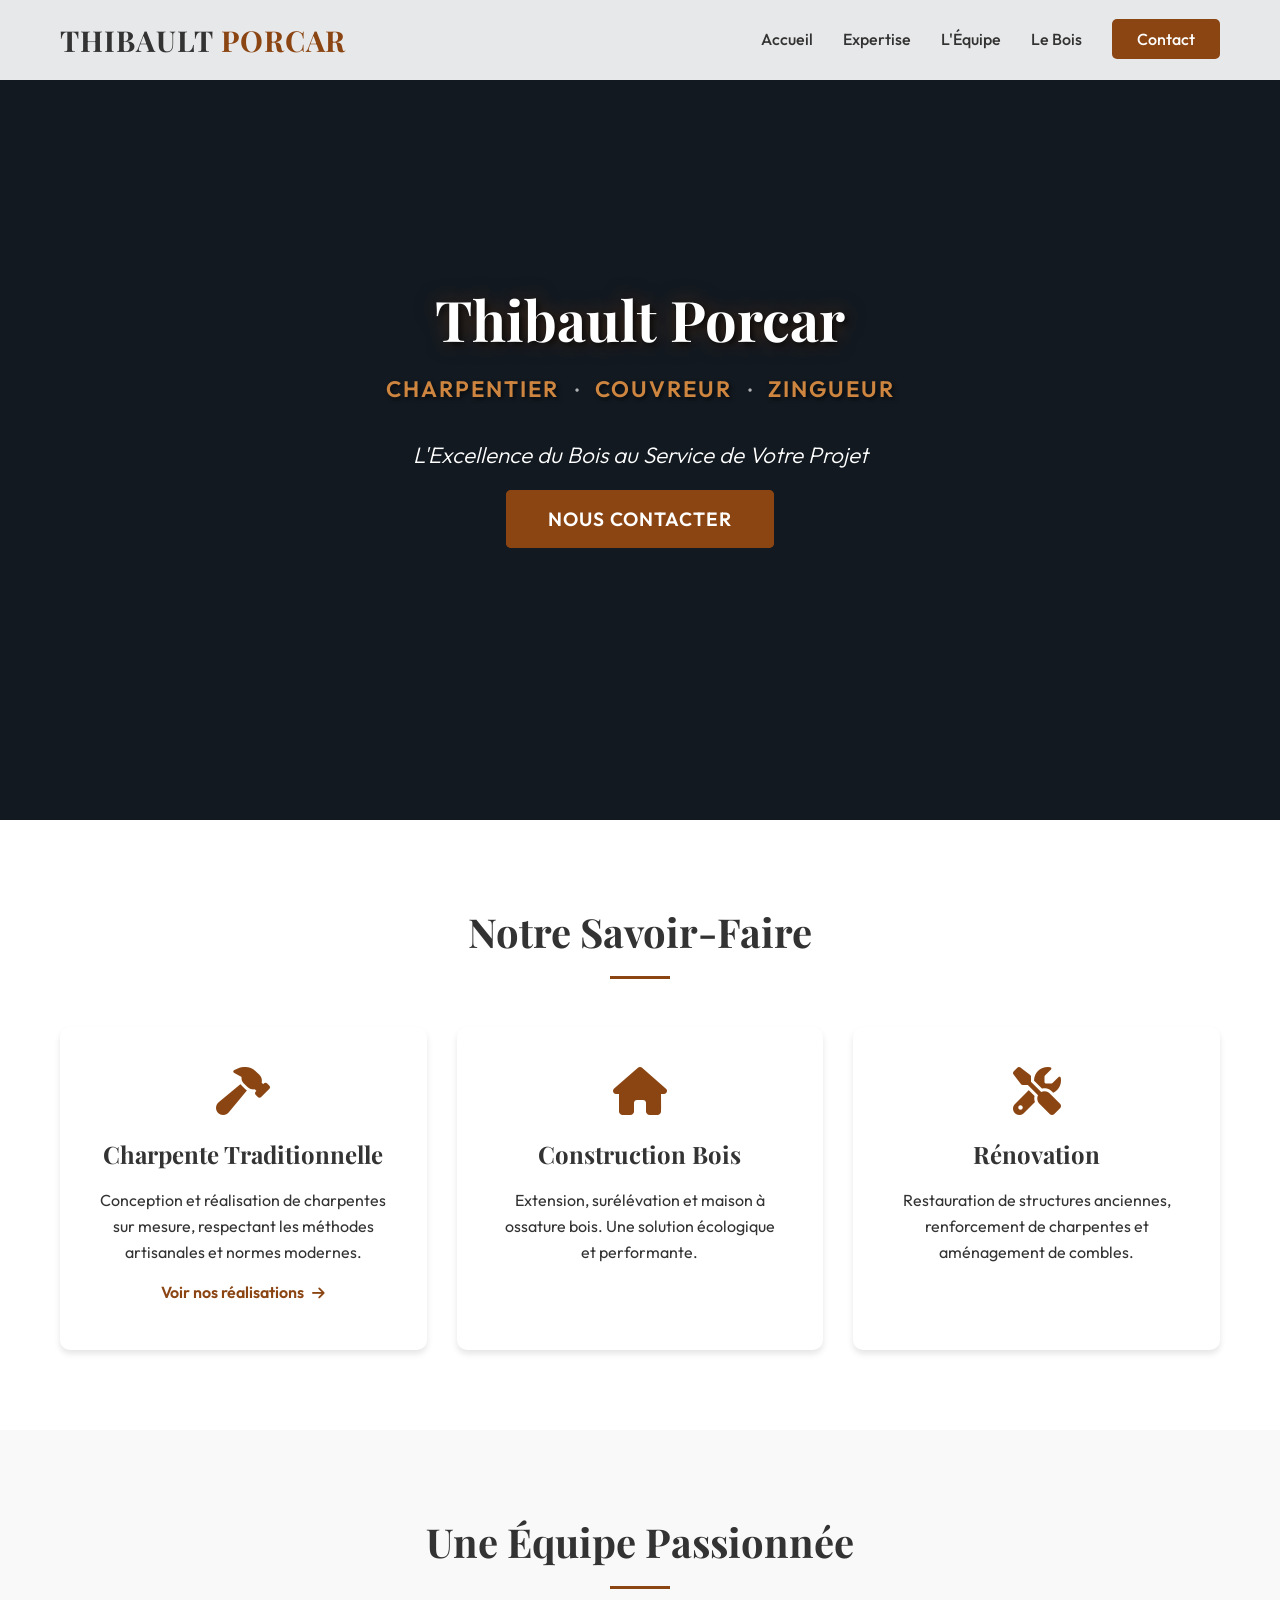
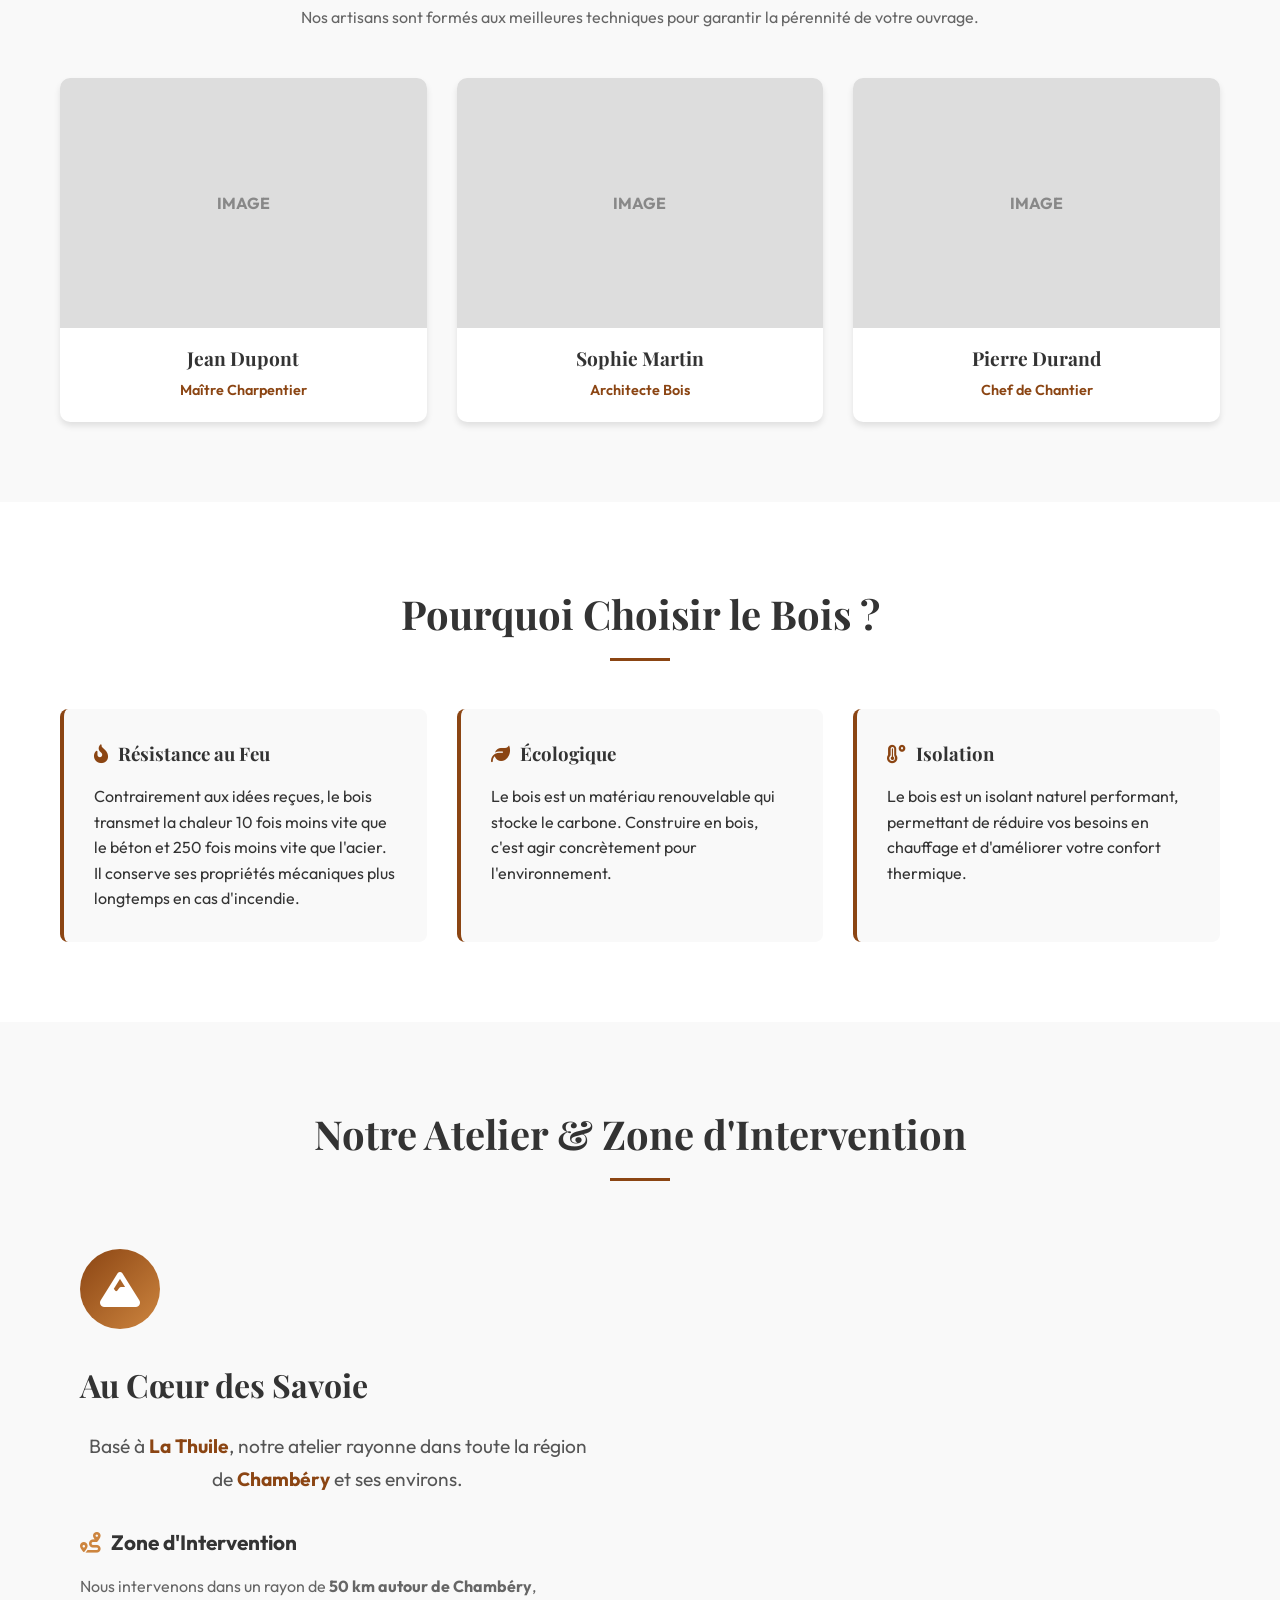
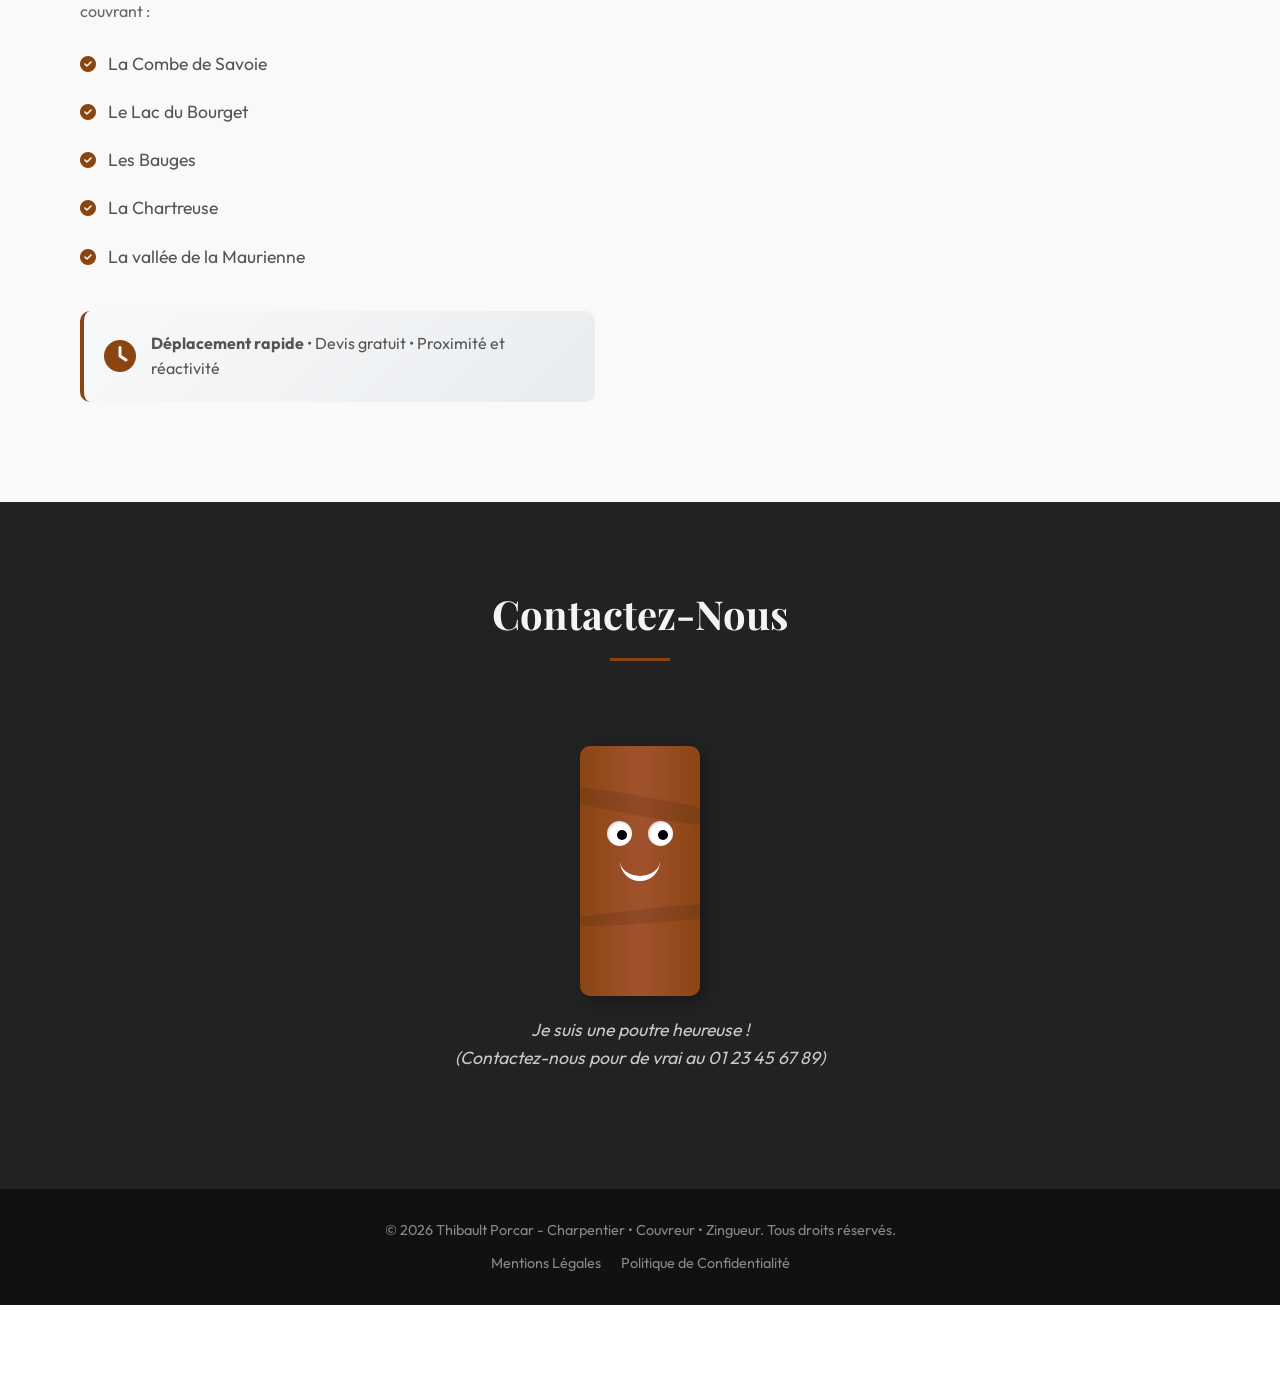
==== commit 4d3d2274: "Swap location layout and update text (rayonne -> intervient)" ====
--- a/index.html
+++ b/index.html
@@ -143,23 +143,7 @@
         <div class="container">
             <h2 class="section-title">Notre Atelier & Zone d'Intervention</h2>
             <div class="location-grid">
-                <!-- Map Column -->
-                <div class="map-container">
-                    <iframe
-                        src="https://www.google.com/maps/embed?pb=!1m18!1m12!1m3!1d2774.8!2d5.9!3d45.65!2m3!1f0!2f0!3f0!3m2!1i1024!2i768!4f13.1!3m3!1m2!1s0x0%3A0x0!2zNDXCsDM5JzAwLjAiTiA1wrA1NCcwMC4wIkU!5e0!3m2!1sfr!2sfr!4v1234567890"
-                        width="100%" height="450" style="border:0; border-radius: 15px;" allowfullscreen=""
-                        loading="lazy" referrerpolicy="no-referrer-when-downgrade">
-                    </iframe>
-                    <div class="address-card">
-                        <i class="fas fa-map-marker-alt"></i>
-                        <div>
-                            <h4>Thibault Porcar</h4>
-                            <p>169 Route de Monthoux<br>73190 La Thuile</p>
-                        </div>
-                    </div>
-                </div>
-
-                <!-- Service Area Column -->
+                <!-- Service Area Column (now on left) -->
                 <div class="service-area-content">
                     <div class="service-area-icon">
                         <i class="fas fa-mountain"></i>
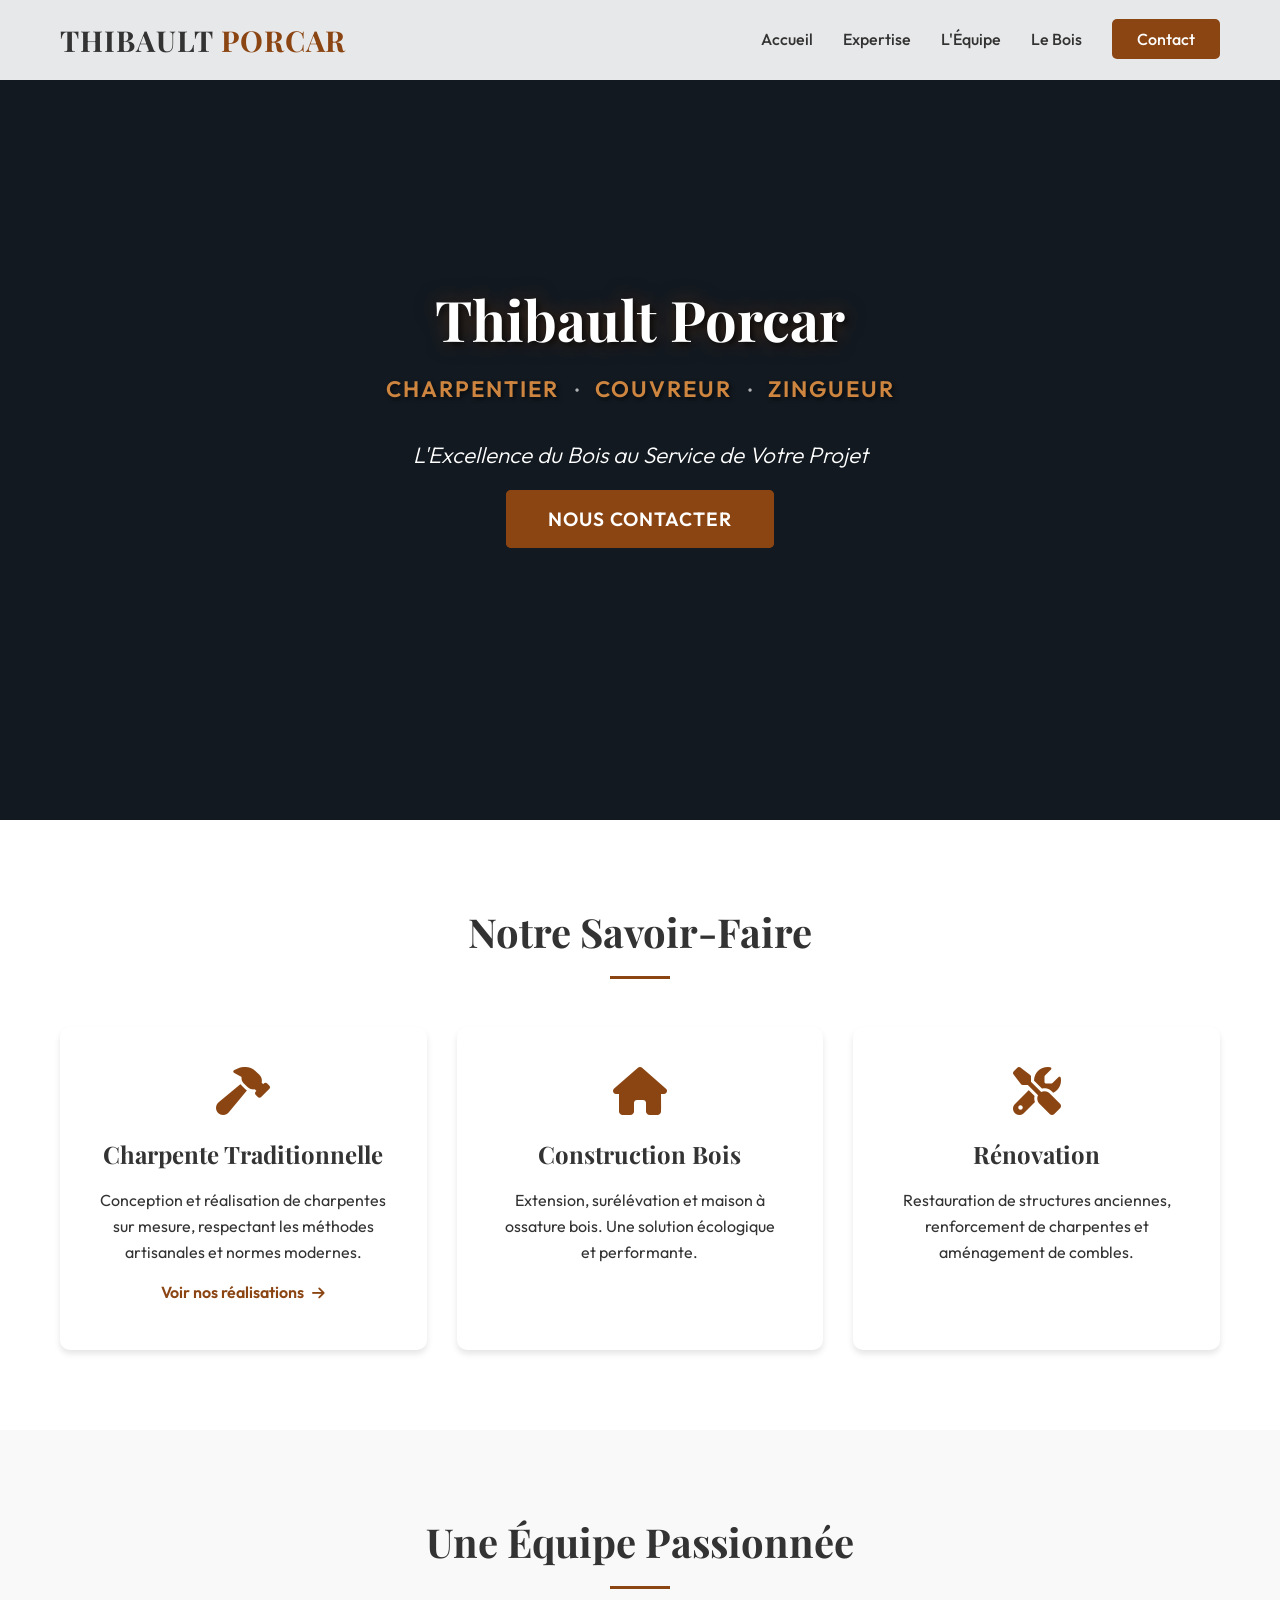
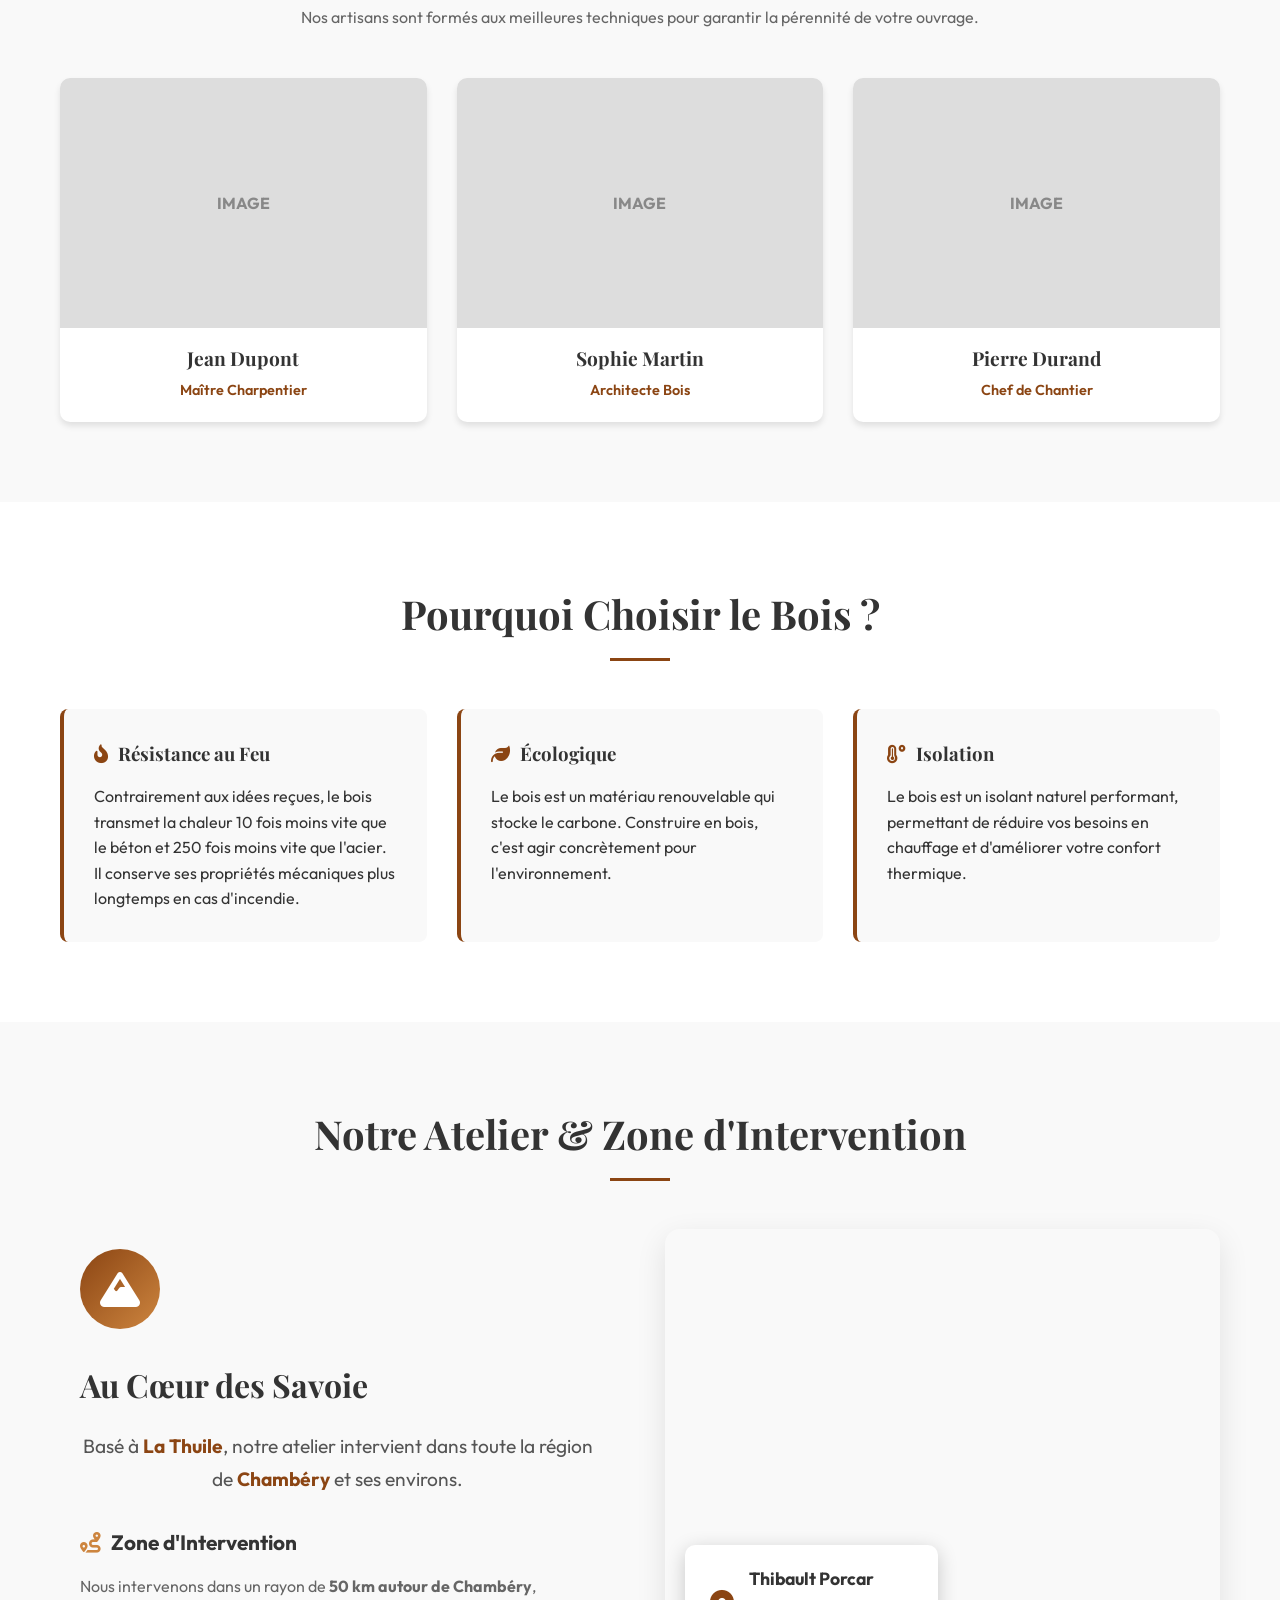
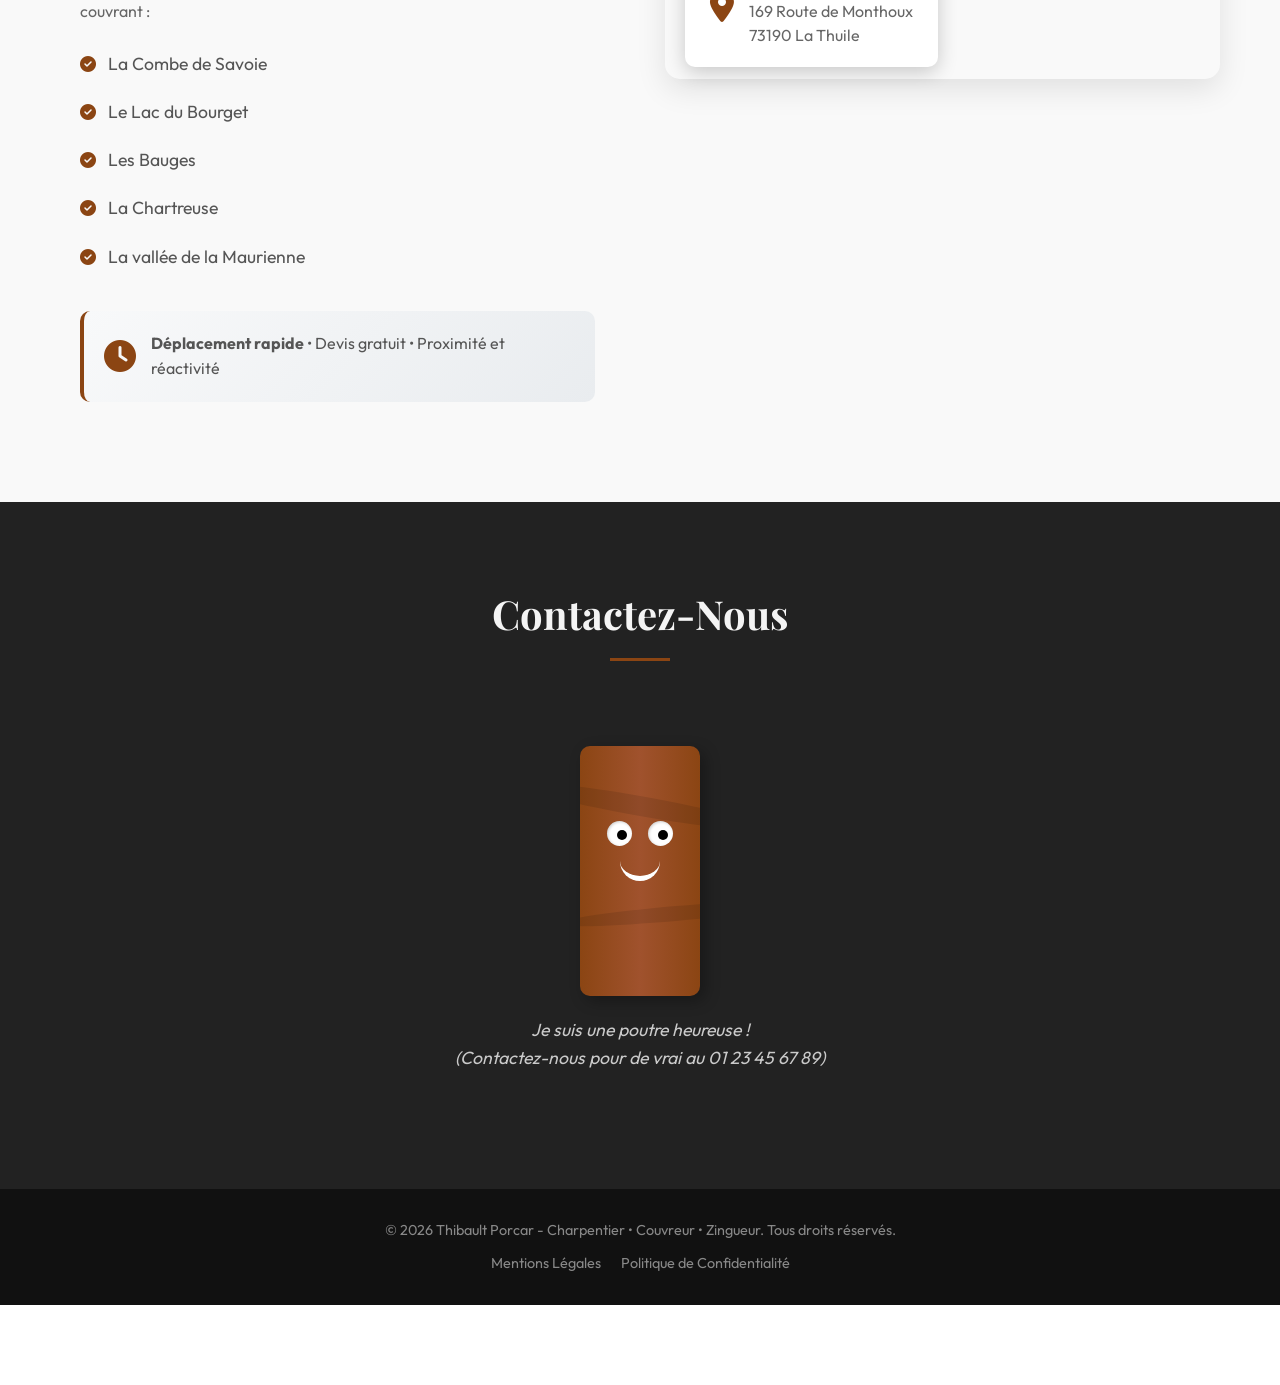
==== commit c835a431: "Fix: Re-add Google Maps and update text" ====
--- a/index.html
+++ b/index.html
@@ -150,7 +150,7 @@
                     </div>
                     <h3>Au Cœur des Savoie</h3>
                     <p class="intro-text">
-                        Basé à <strong>La Thuile</strong>, notre atelier rayonne dans toute la région de
+                        Basé à <strong>La Thuile</strong>, notre atelier intervient dans toute la région de
                         <strong>Chambéry</strong>
                         et ses environs.
                     </p>
@@ -172,6 +172,22 @@
                         <p><strong>Déplacement rapide</strong> • Devis gratuit • Proximité et réactivité</p>
                     </div>
                 </div>
+
+                <!-- Map Column (now on right) -->
+                <div class="map-container">
+                    <iframe
+                        src="https://www.google.com/maps/embed?pb=!1m18!1m12!1m3!1d2774.8!2d5.9!3d45.65!2m3!1f0!2f0!3f0!3m2!1i1024!2i768!4f13.1!3m3!1m2!1s0x0%3A0x0!2zNDXCsDM5JzAwLjAiTiA1wrA1NCcwMC4wIkU!5e0!3m2!1sfr!2sfr!4v1234567890"
+                        width="100%" height="450" style="border:0; border-radius: 15px;" allowfullscreen=""
+                        loading="lazy" referrerpolicy="no-referrer-when-downgrade">
+                    </iframe>
+                    <div class="address-card">
+                        <i class="fas fa-map-marker-alt"></i>
+                        <div>
+                            <h4>Thibault Porcar</h4>
+                            <p>169 Route de Monthoux<br>73190 La Thuile</p>
+                        </div>
+                    </div>
+                </div>
             </div>
         </div>
     </section>
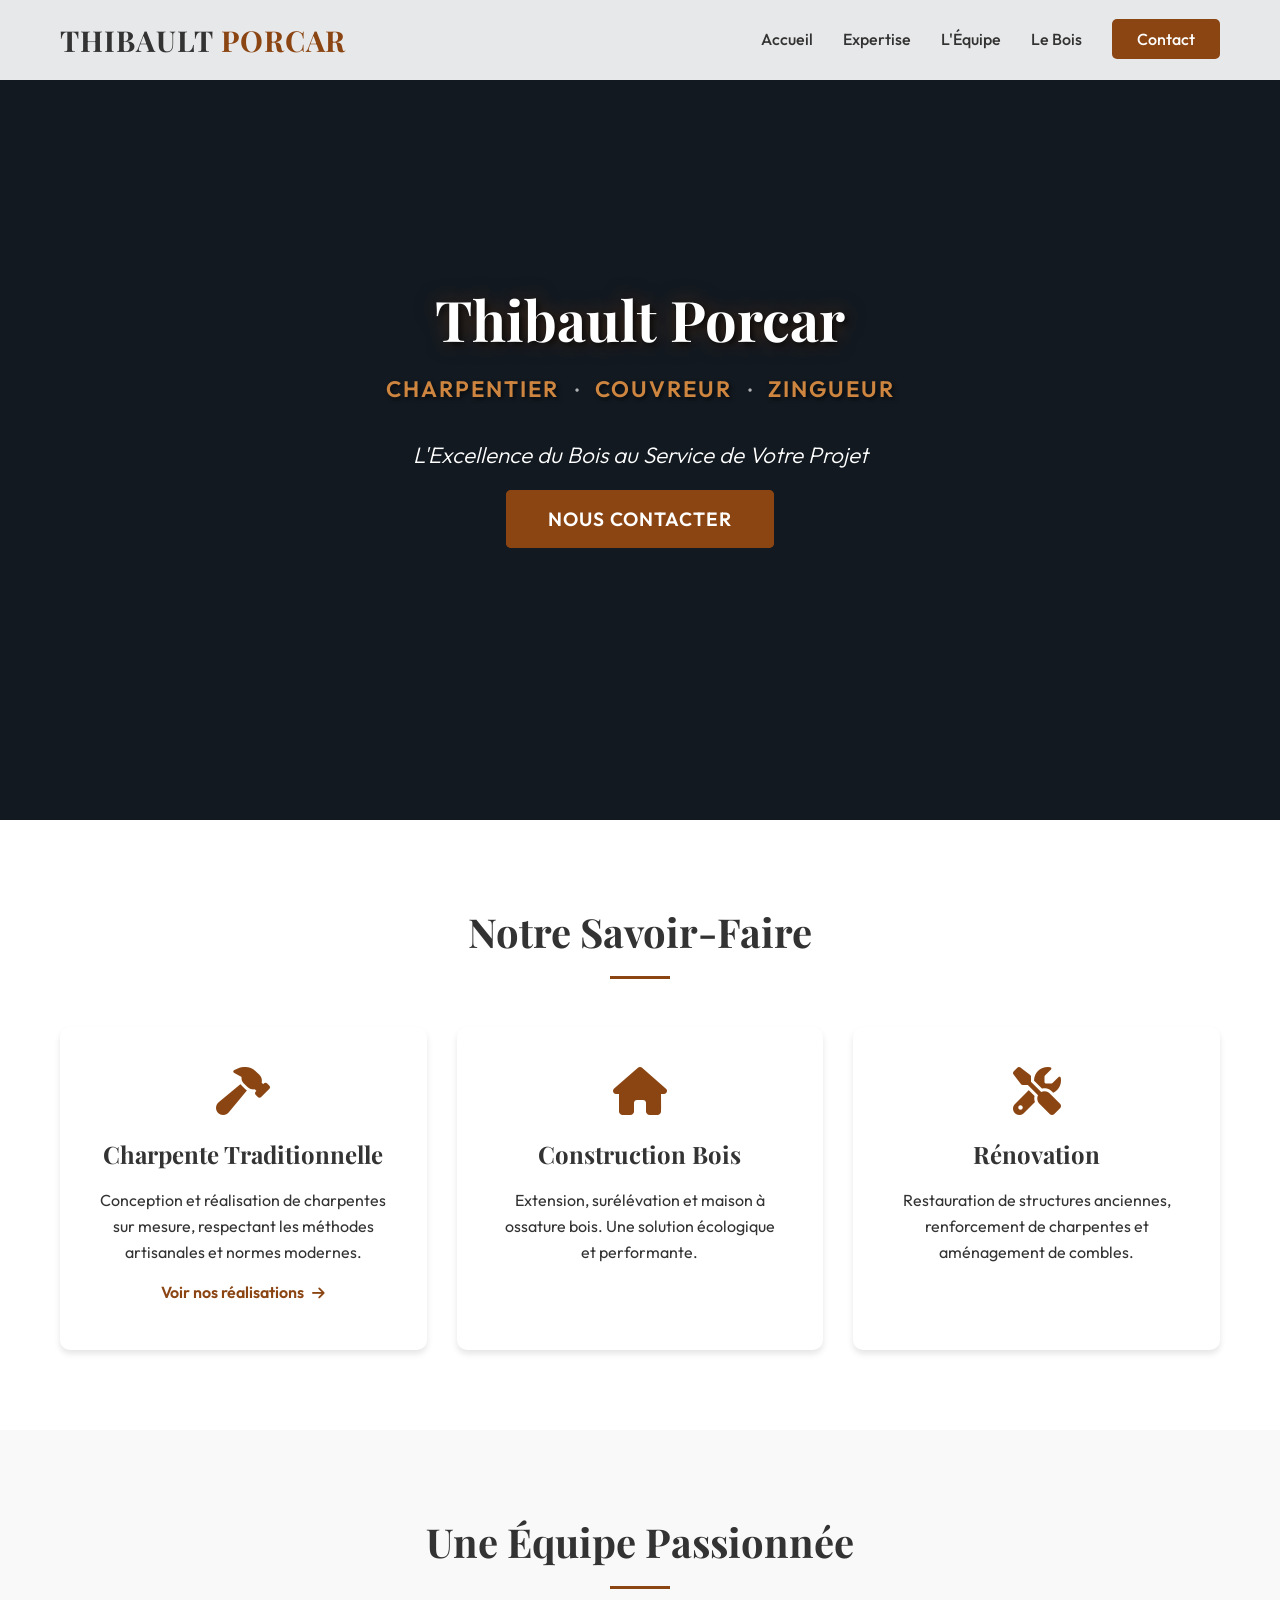
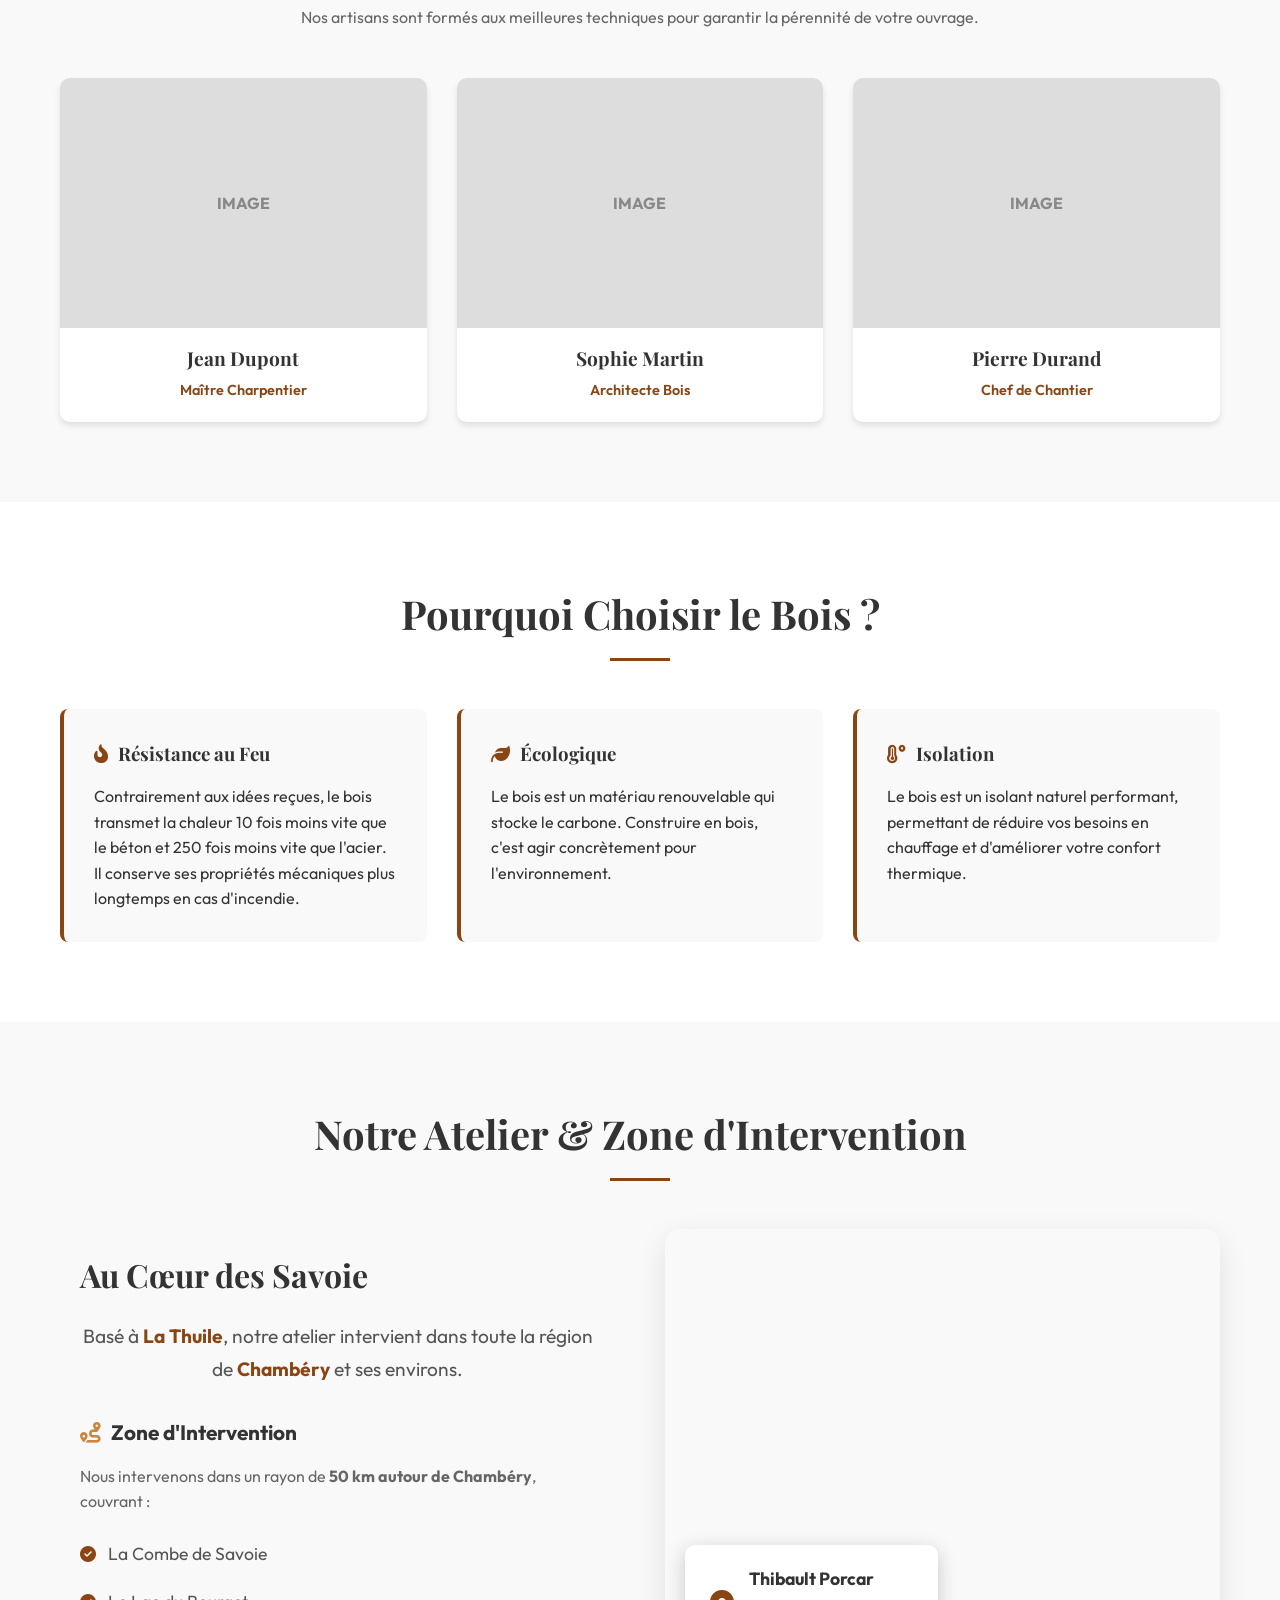
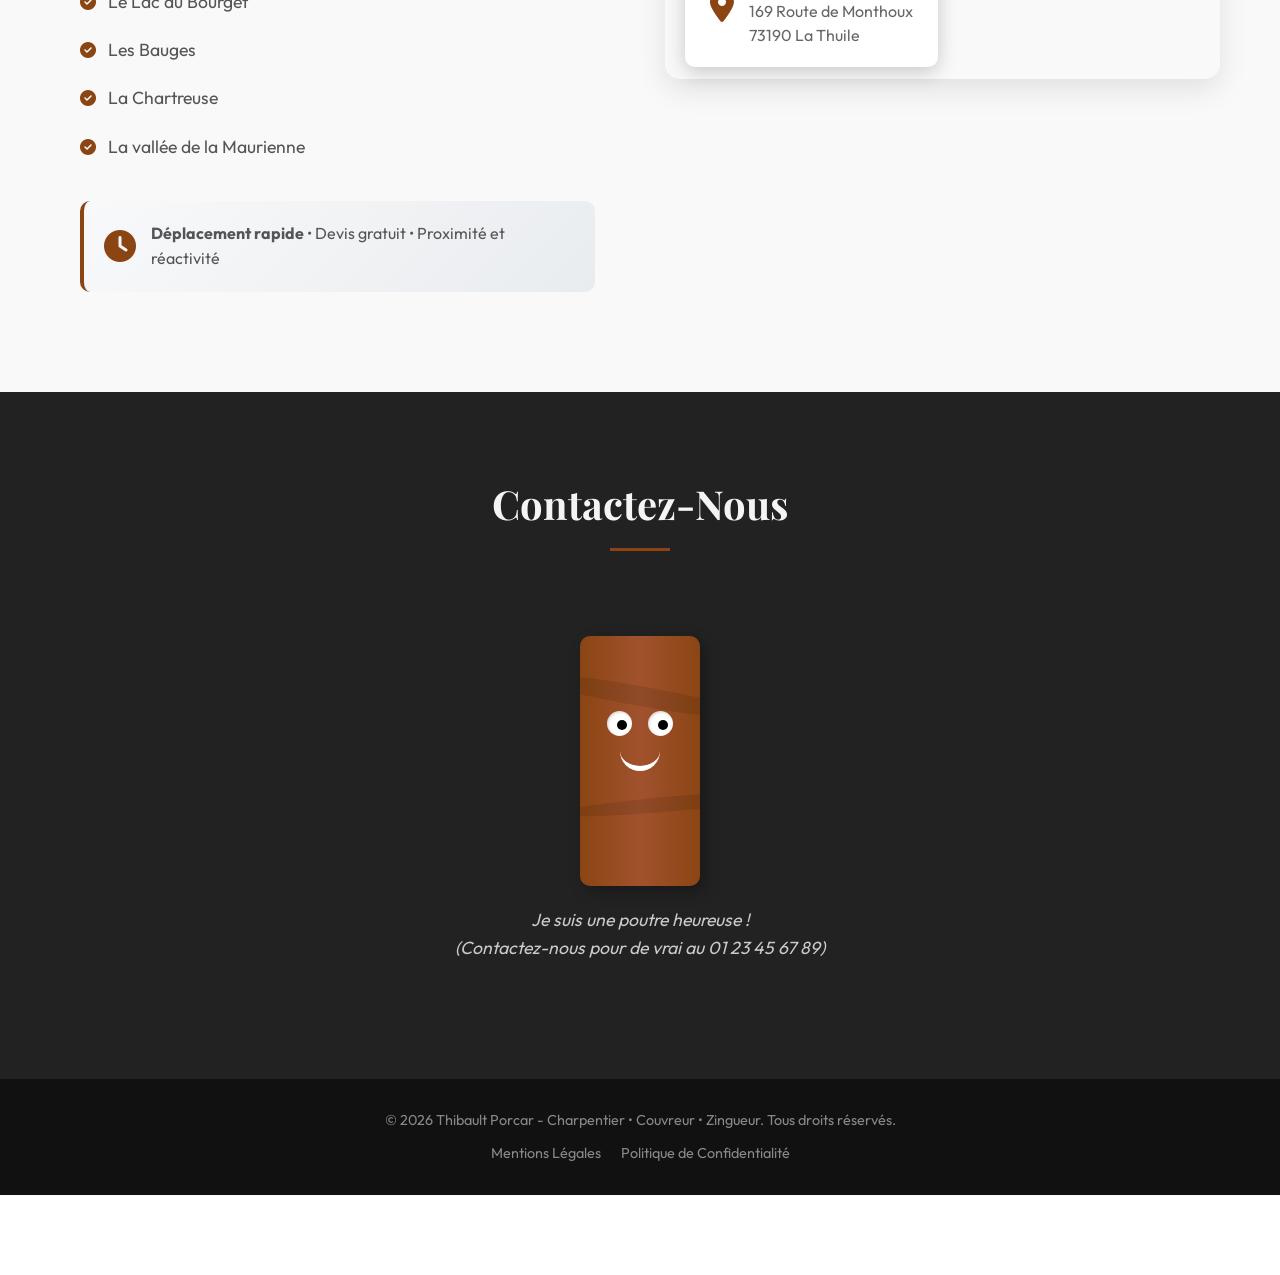
==== commit ee630cc4: "Remove mountain icon from location section" ====
--- a/index.html
+++ b/index.html
@@ -145,9 +145,6 @@
             <div class="location-grid">
                 <!-- Service Area Column (now on left) -->
                 <div class="service-area-content">
-                    <div class="service-area-icon">
-                        <i class="fas fa-mountain"></i>
-                    </div>
                     <h3>Au Cœur des Savoie</h3>
                     <p class="intro-text">
                         Basé à <strong>La Thuile</strong>, notre atelier intervient dans toute la région de
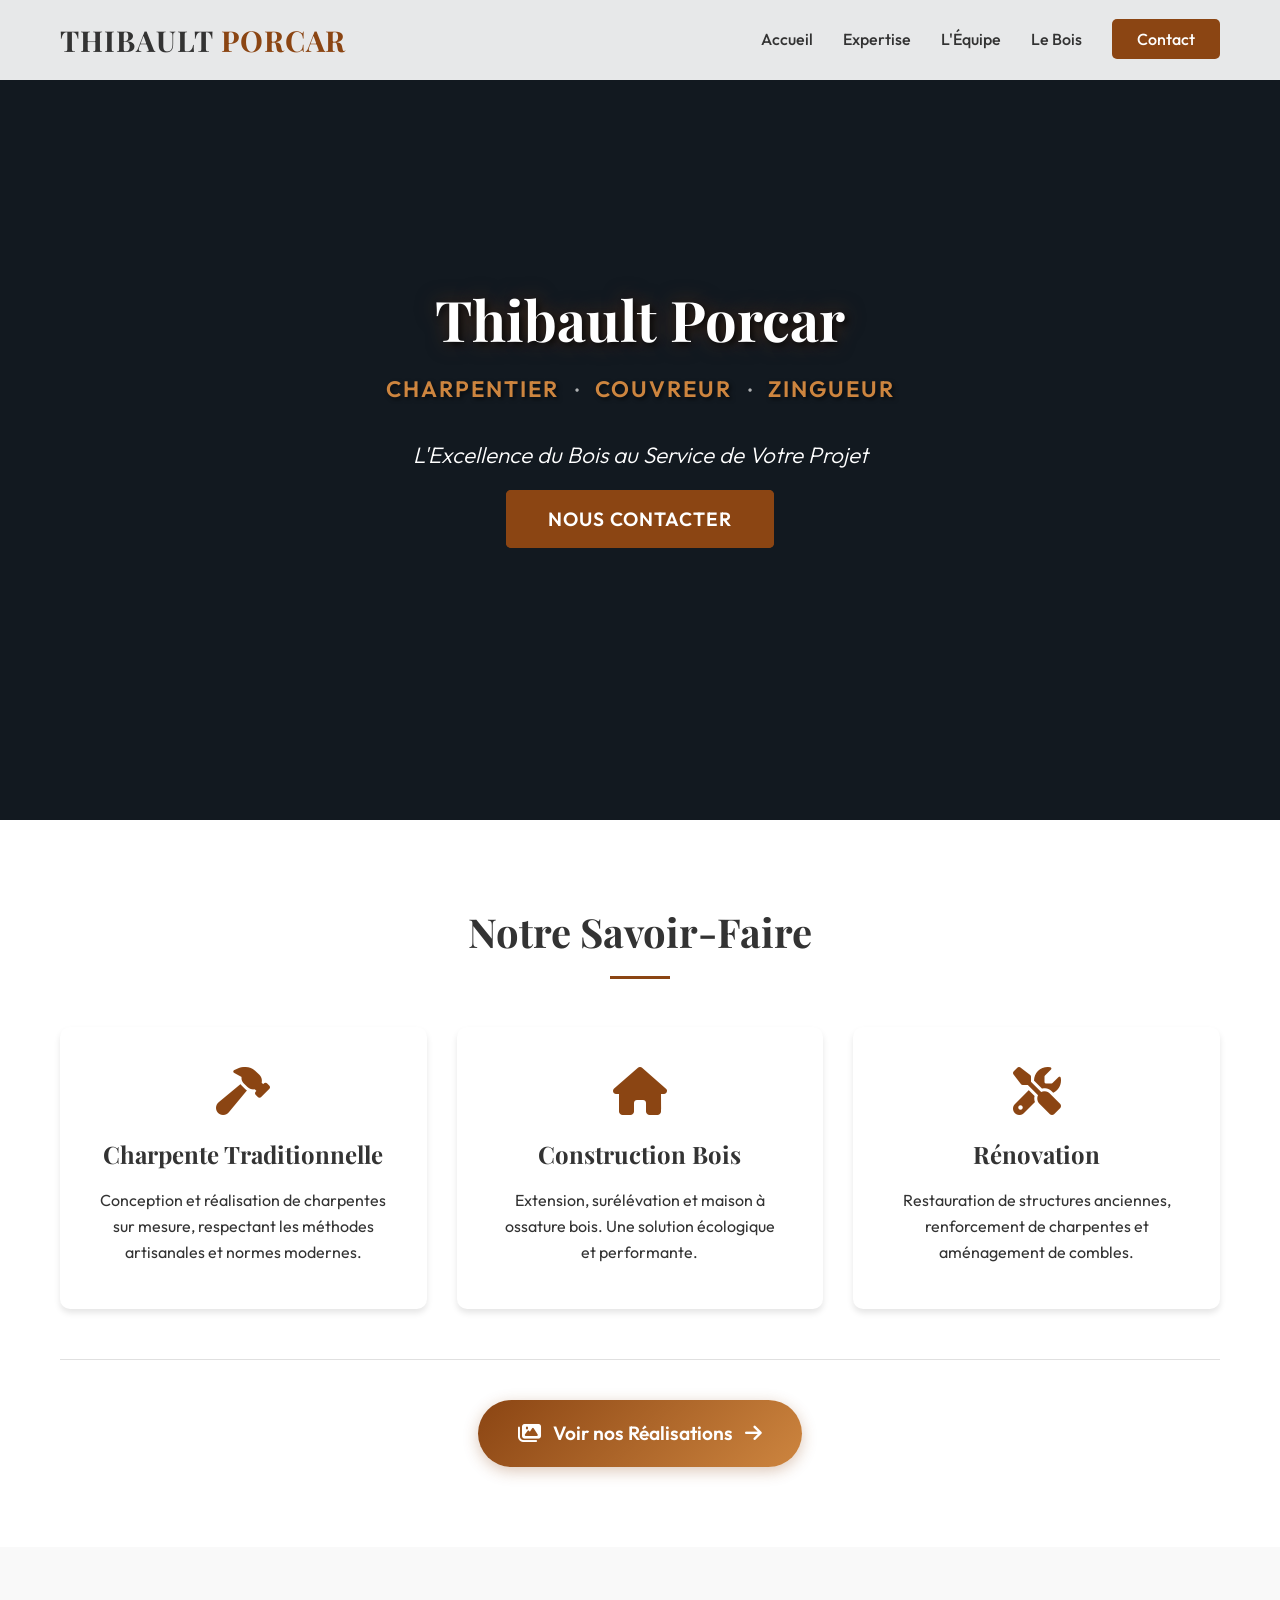
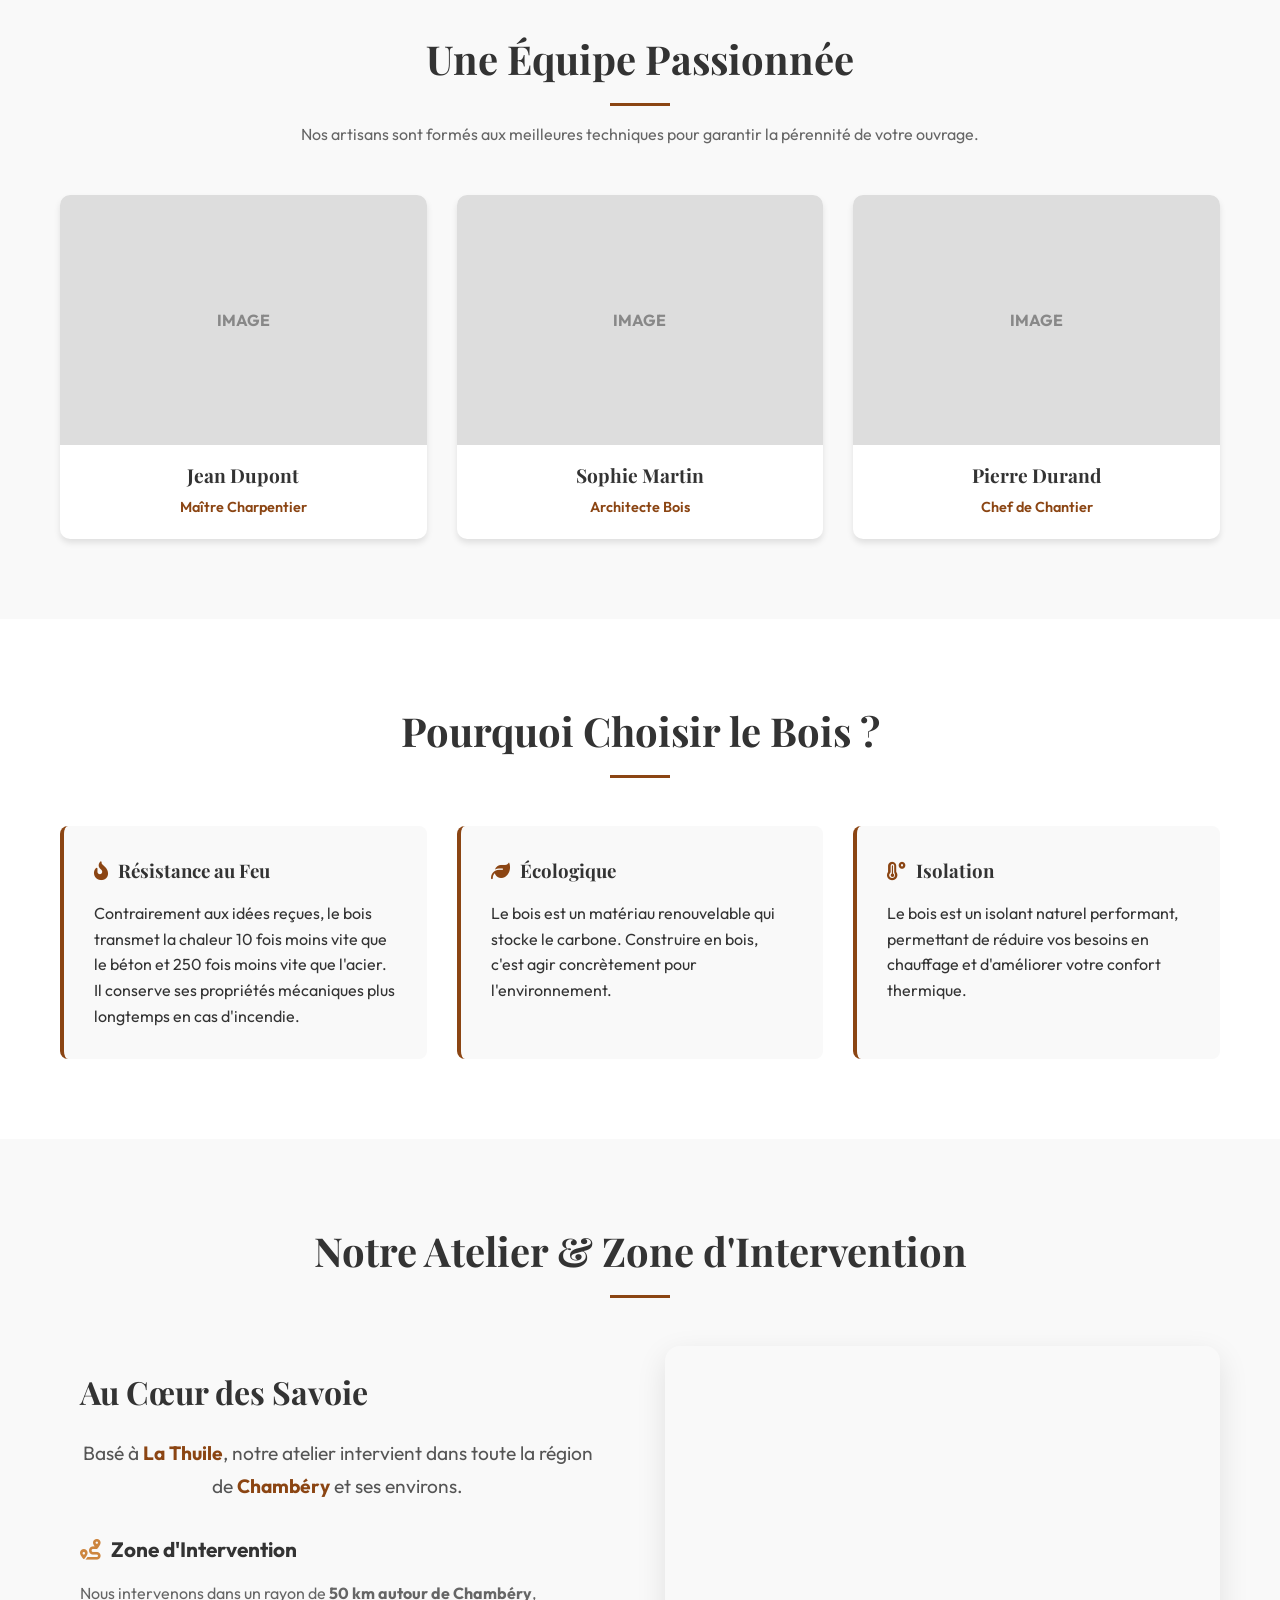
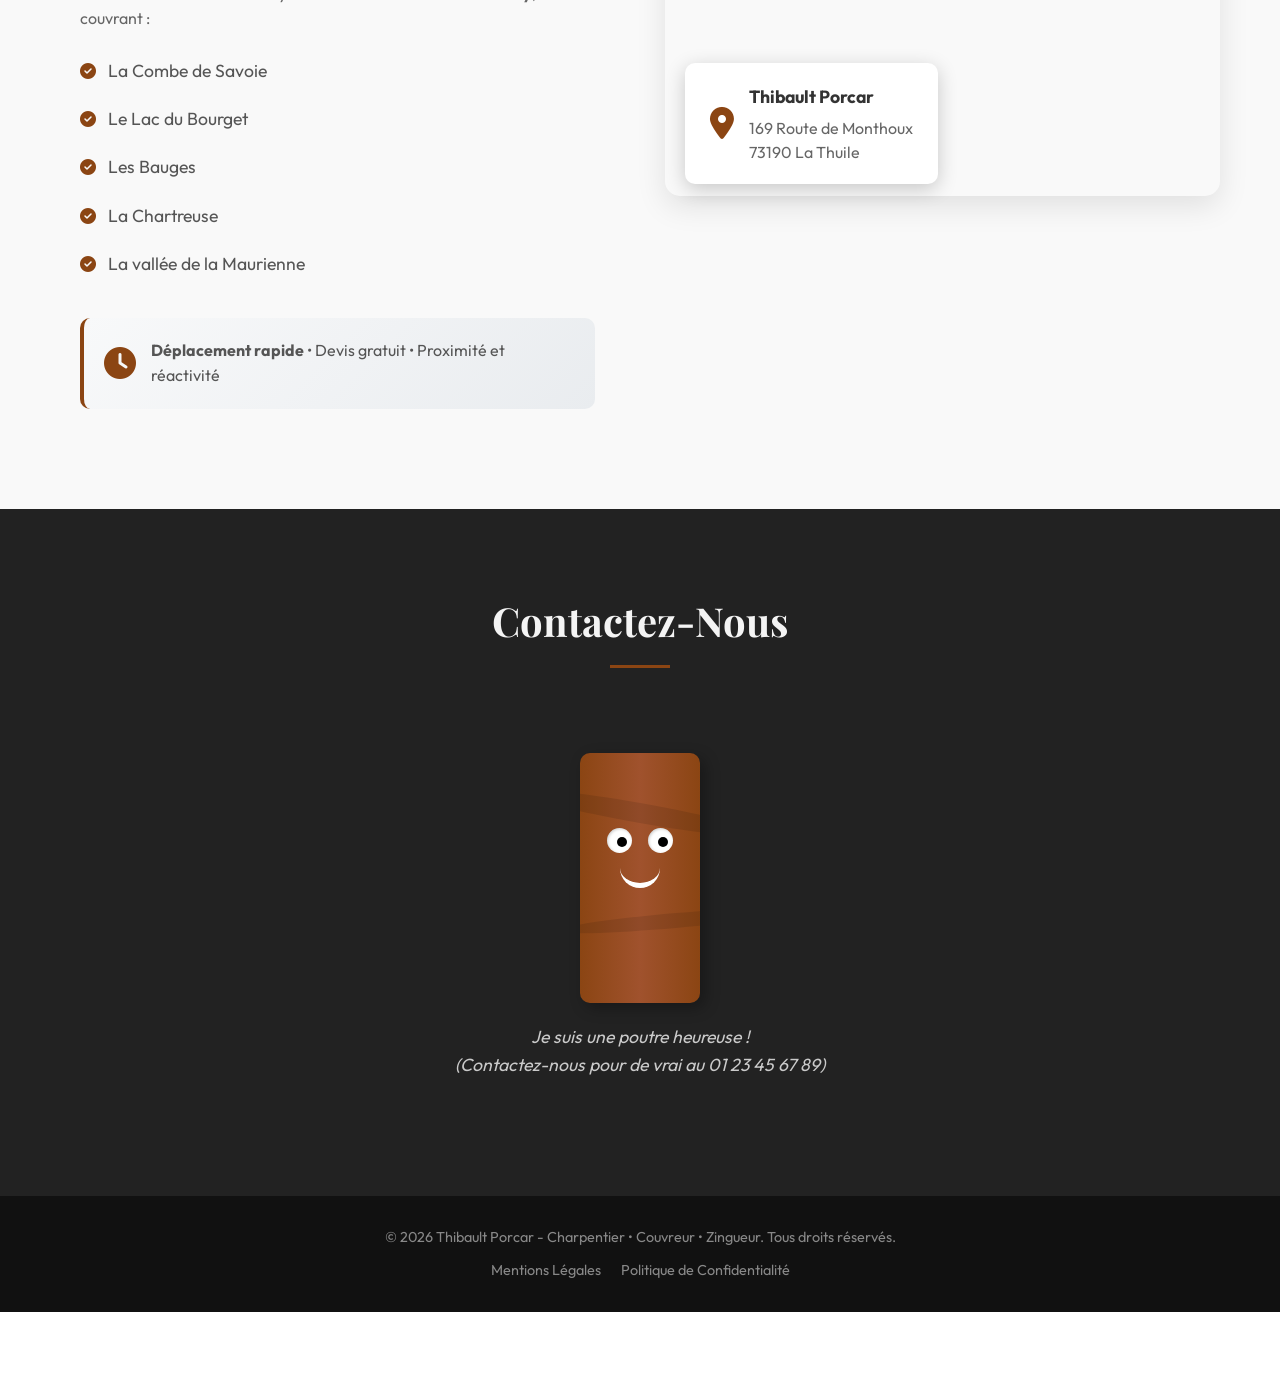
==== commit 8fc916ba: "Move portfolio link to standalone section below service cards" ====
--- a/index.html
+++ b/index.html
@@ -67,8 +67,6 @@
                     <h3>Charpente Traditionnelle</h3>
                     <p>Conception et réalisation de charpentes sur mesure, respectant les méthodes artisanales et normes
                         modernes.</p>
-                    <a href="charpente-traditionnelle.html" class="service-link">Voir nos réalisations <i
-                            class="fas fa-arrow-right"></i></a>
                 </div>
                 <div class="service-card">
                     <i class="fas fa-home icon"></i>
@@ -80,6 +78,14 @@
                     <h3>Rénovation</h3>
                     <p>Restauration de structures anciennes, renforcement de charpentes et aménagement de combles.</p>
                 </div>
+            </div>
+            <!-- Portfolio Link Section -->
+            <div class="portfolio-link-section">
+                <a href="charpente-traditionnelle.html" class="portfolio-btn">
+                    <i class="fas fa-images"></i>
+                    Voir nos Réalisations
+                    <i class="fas fa-arrow-right"></i>
+                </a>
             </div>
         </div>
     </section>
--- a/styles.css
+++ b/styles.css
@@ -332,6 +332,46 @@
     border-bottom-color: var(--primary-color);
 }
 
+/* Portfolio Link Section */
+.portfolio-link-section {
+    text-align: center;
+    margin-top: 50px;
+    padding-top: 40px;
+    border-top: 1px solid #e0e0e0;
+}
+
+.portfolio-btn {
+    display: inline-flex;
+    align-items: center;
+    gap: 12px;
+    padding: 18px 40px;
+    background: linear-gradient(135deg, var(--primary-color), var(--accent-color));
+    color: white;
+    text-decoration: none;
+    border-radius: 50px;
+    font-size: 1.2rem;
+    font-weight: 600;
+    transition: var(--transition);
+    box-shadow: 0 4px 15px rgba(139, 69, 19, 0.3);
+}
+
+.portfolio-btn:hover {
+    transform: translateY(-3px);
+    box-shadow: 0 8px 25px rgba(139, 69, 19, 0.4);
+}
+
+.portfolio-btn i:first-child {
+    font-size: 1.3rem;
+}
+
+.portfolio-btn i:last-child {
+    transition: transform 0.3s;
+}
+
+.portfolio-btn:hover i:last-child {
+    transform: translateX(5px);
+}
+
 .service-card .icon {
     font-size: 3rem;
     color: var(--primary-color);
